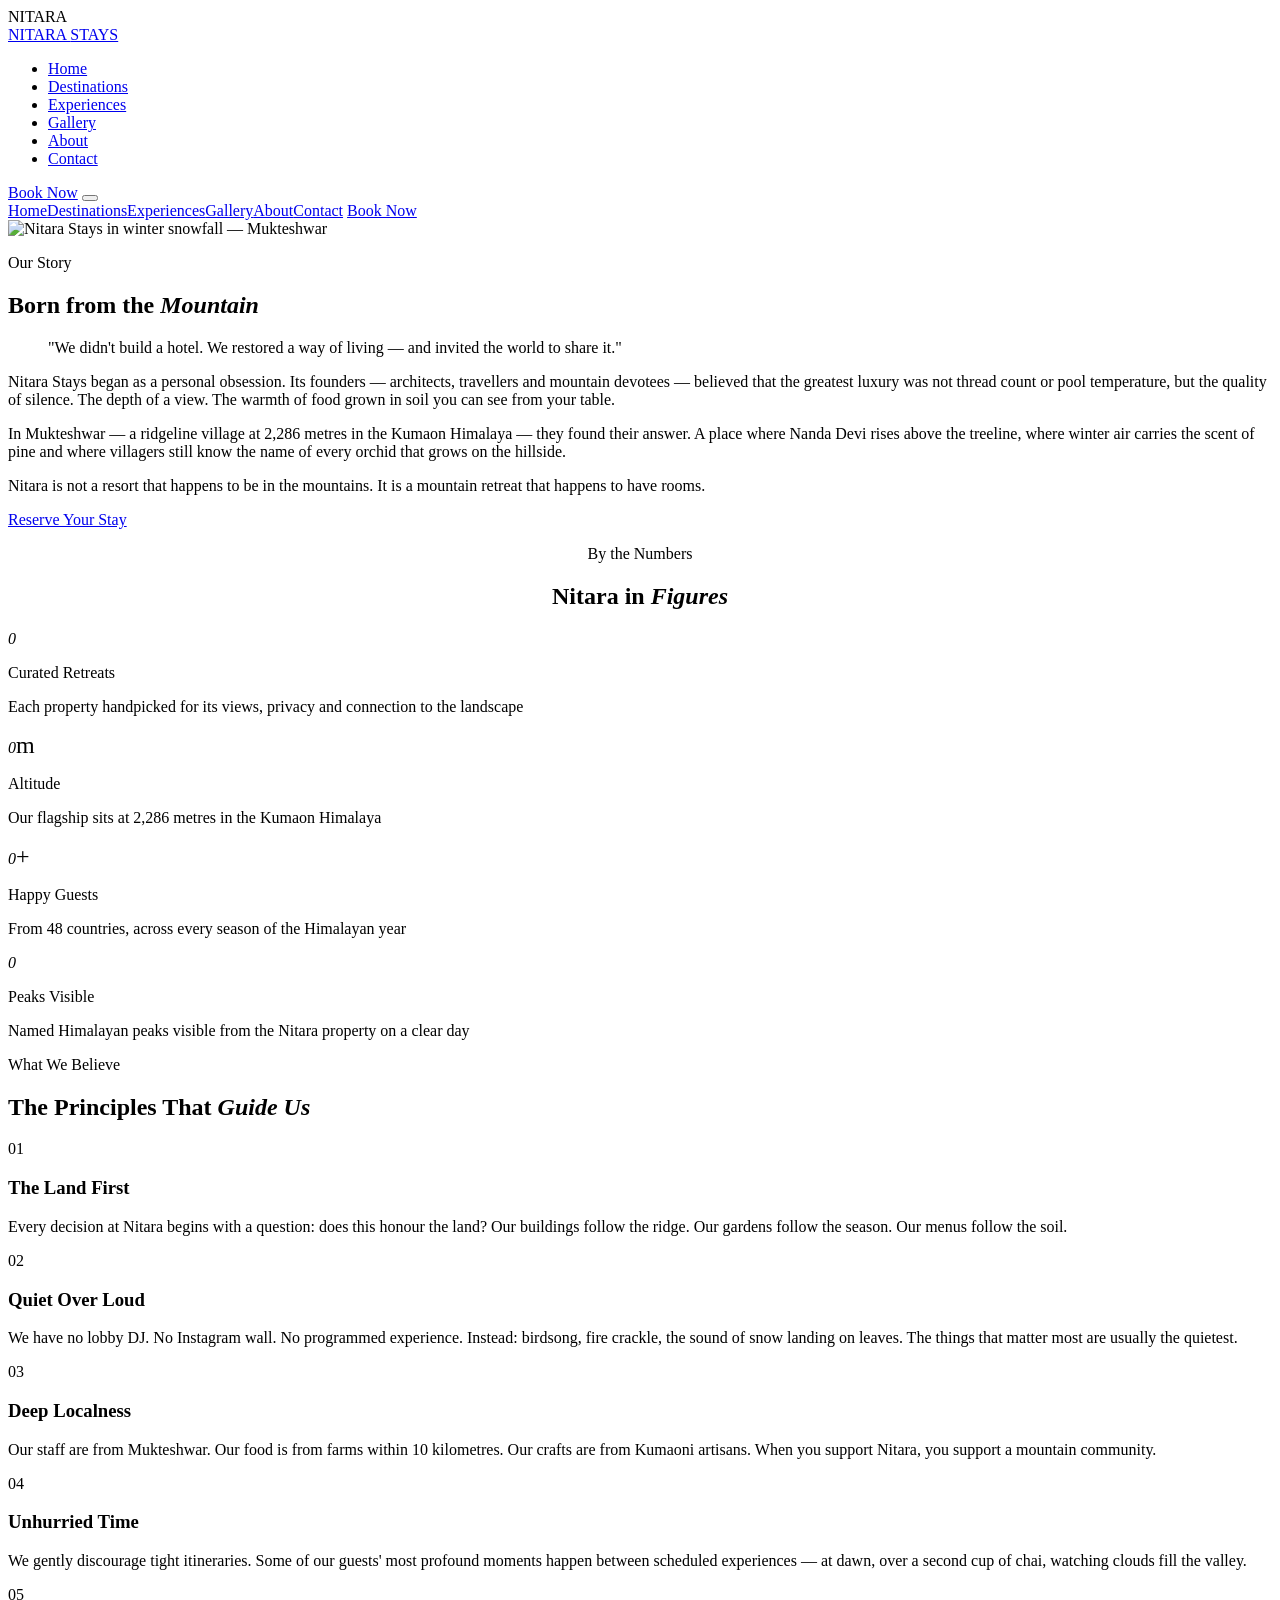
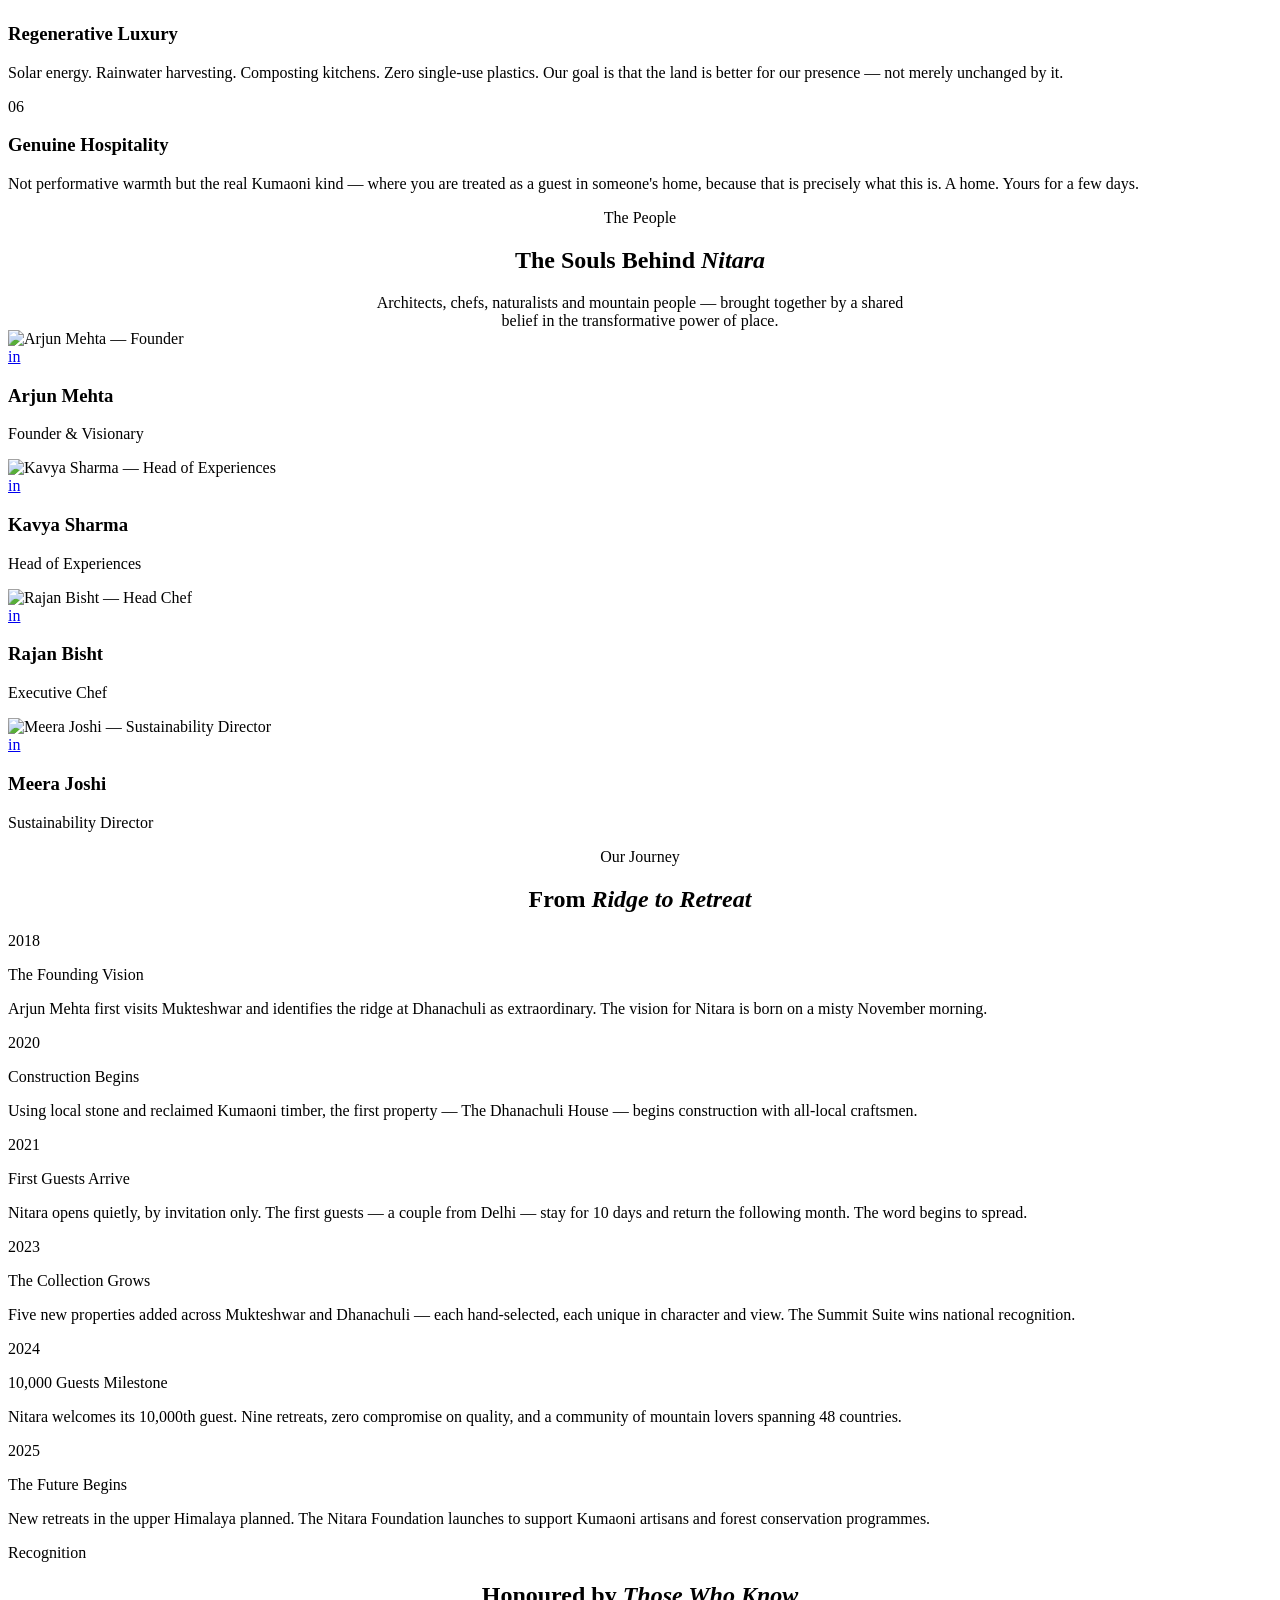
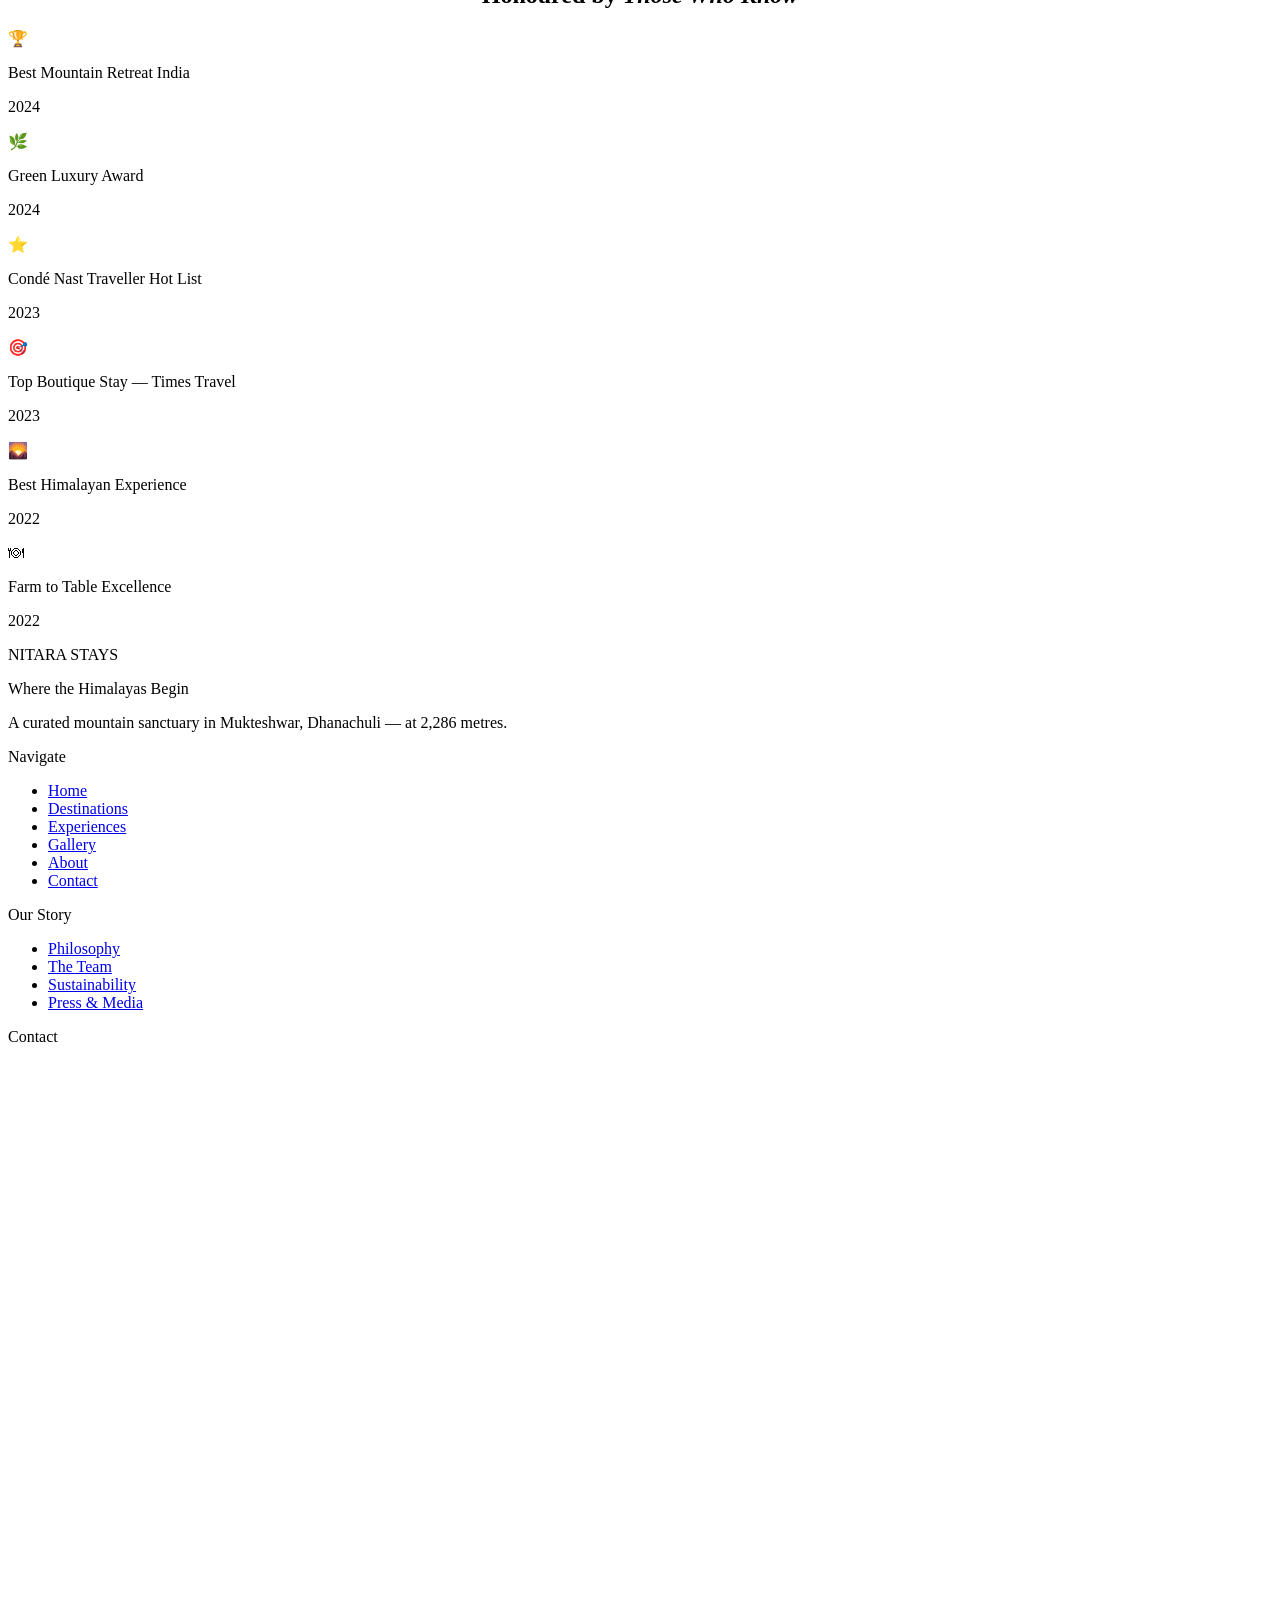
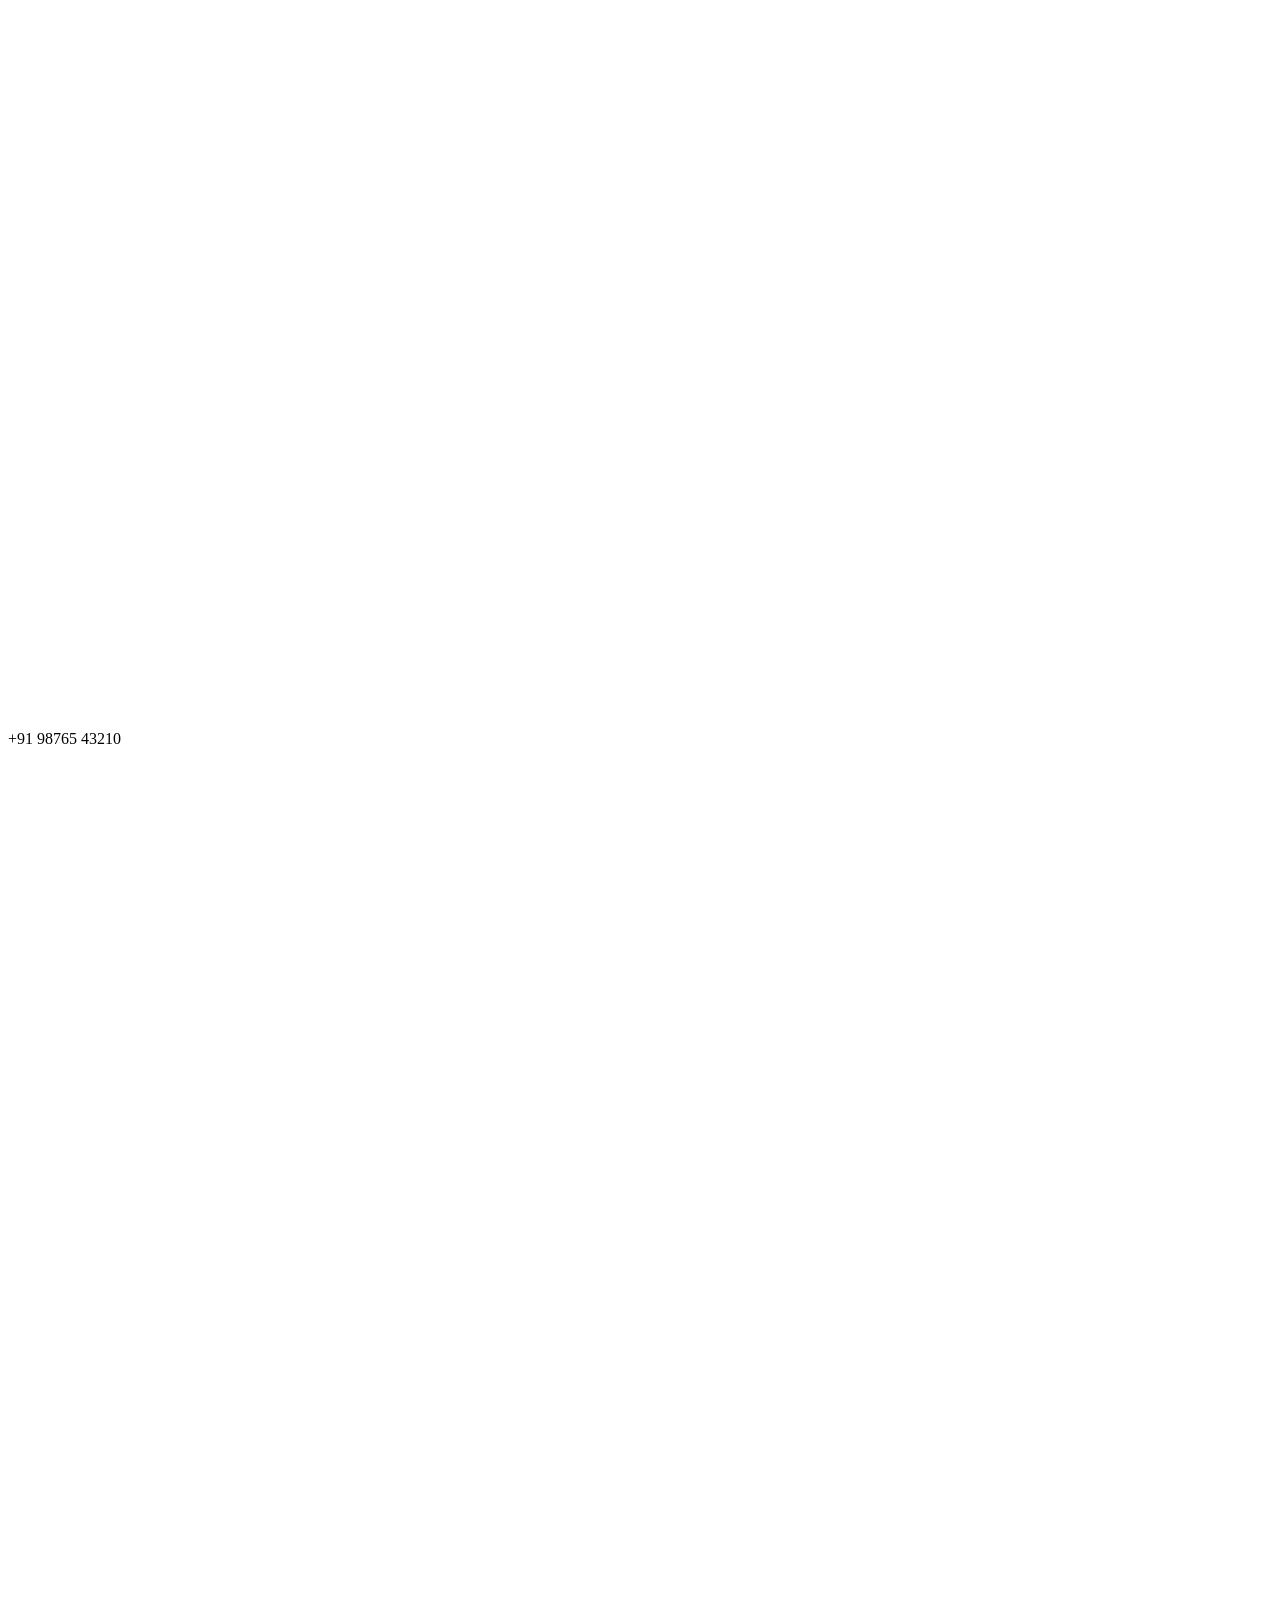
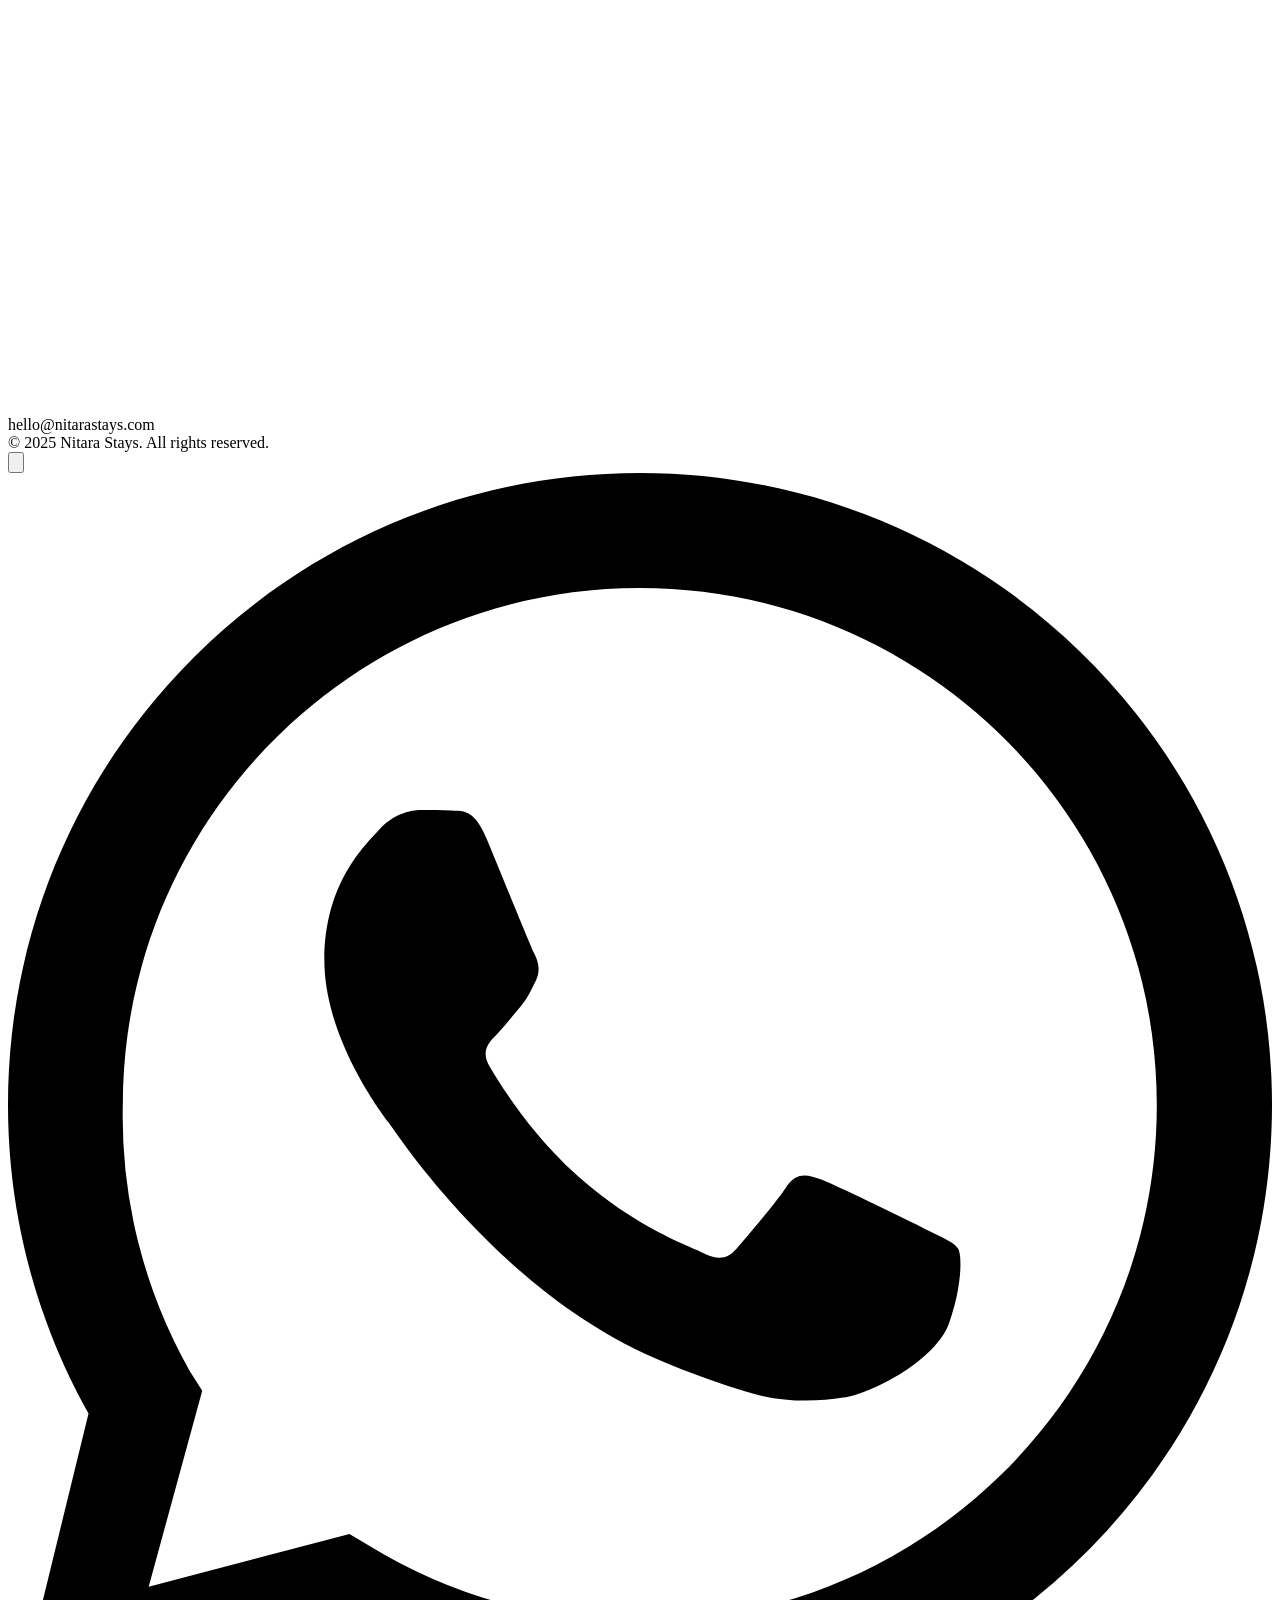
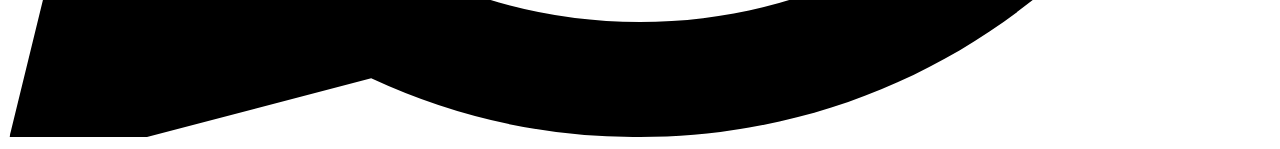
==== about.html @ b21b71f3 "Add files via upload" ====
<!DOCTYPE html>
<html lang="en">
<head>
  <meta charset="UTF-8" />
  <meta name="viewport" content="width=device-width, initial-scale=1.0" />
  <title>Our Story — Nitara Stays | Luxury Mountain Retreat</title>
  <meta name="description" content="The story of Nitara Stays — a curated mountain sanctuary in Mukteshwar built on the philosophy of quiet luxury, sustainable living and Kumaoni hospitality." />
  <meta property="og:title" content="Our Story — Nitara Stays" />
  <meta property="og:image" content="https://www.genspark.ai/api/files/s/9dBT4k1w" />
  <link rel="stylesheet" href="css/global.css" />
  <link rel="stylesheet" href="css/about.css" />
</head>
<body>
<div id="page-loader"><div class="loader-inner"><div class="loader-logo">NITARA</div><div class="loader-bar"></div></div></div>

<nav id="navbar" class="solid" aria-label="Main navigation">
  <a href="index.html" class="nav-logo">NITARA <span>STAYS</span></a>
  <ul class="nav-links">
    <li><a href="index.html">Home</a></li>
    <li><a href="destinations.html">Destinations</a></li>
    <li><a href="experiences.html">Experiences</a></li>
    <li><a href="gallery.html">Gallery</a></li>
    <li><a href="about.html">About</a></li>
    <li><a href="contact.html">Contact</a></li>
  </ul>
  <a href="booking.html" class="nav-cta">Book Now</a>
  <button id="nav-hamburger" class="nav-hamburger" aria-label="Open menu"><span></span><span></span><span></span></button>
</nav>
<div id="nav-mobile-panel" class="nav-mobile-panel">
  <a href="index.html">Home</a><a href="destinations.html">Destinations</a><a href="experiences.html">Experiences</a><a href="gallery.html">Gallery</a><a href="about.html">About</a><a href="contact.html">Contact</a>
  <a href="booking.html" class="mobile-cta">Book Now</a>
</div>
<div id="nav-overlay" class="nav-overlay"></div>

<!-- ─── SPLIT INTRO ─── -->
<section class="about-split" aria-label="Brand story">
  <div class="about-split-img">
    <img src="https://www.genspark.ai/api/files/s/9dBT4k1w" alt="Nitara Stays in winter snowfall — Mukteshwar" />
  </div>
  <div class="about-split-content">
    <p class="section-label" style="color:var(--gold)">Our Story</p>
    <h1 class="section-title" style="color:var(--white)">Born from the <em style="color:var(--gold-light)">Mountain</em></h1>
    <div class="section-divider"></div>
    <blockquote class="about-brand-quote">"We didn't build a hotel. We restored a way of living — and invited the world to share it."</blockquote>
    <p class="about-story-text">Nitara Stays began as a personal obsession. Its founders — architects, travellers and mountain devotees — believed that the greatest luxury was not thread count or pool temperature, but the quality of silence. The depth of a view. The warmth of food grown in soil you can see from your table.</p>
    <p class="about-story-text">In Mukteshwar — a ridgeline village at 2,286 metres in the Kumaon Himalaya — they found their answer. A place where Nanda Devi rises above the treeline, where winter air carries the scent of pine and where villagers still know the name of every orchid that grows on the hillside.</p>
    <p class="about-story-text">Nitara is not a resort that happens to be in the mountains. It is a mountain retreat that happens to have rooms.</p>
    <a href="booking.html" class="btn-gold" style="margin-top:8px;">Reserve Your Stay</a>
  </div>
</section>

<!-- ─── STATS ─── -->
<section class="stats-section" aria-labelledby="stats-heading">
  <div style="text-align:center; max-width:560px; margin:0 auto;">
    <p class="section-label">By the Numbers</p>
    <h2 class="section-title reveal" id="stats-heading">Nitara in <em>Figures</em></h2>
    <div class="section-divider" style="margin:16px auto;"></div>
  </div>
  <div class="stats-grid" role="list">
    <div class="stat-card reveal" role="listitem">
      <p class="stat-number" data-target="9"><em>0</em></p>
      <p class="stat-label">Curated Retreats</p>
      <p class="stat-desc">Each property handpicked for its views, privacy and connection to the landscape</p>
    </div>
    <div class="stat-card reveal reveal-delay-1" role="listitem">
      <p class="stat-number" data-target="2286"><em>0</em><span style="font-size:1.5rem; color:var(--taupe)">m</span></p>
      <p class="stat-label">Altitude</p>
      <p class="stat-desc">Our flagship sits at 2,286 metres in the Kumaon Himalaya</p>
    </div>
    <div class="stat-card reveal reveal-delay-2" role="listitem">
      <p class="stat-number" data-target="10000"><em>0</em><span style="font-size:1.5rem;color:var(--taupe)">+</span></p>
      <p class="stat-label">Happy Guests</p>
      <p class="stat-desc">From 48 countries, across every season of the Himalayan year</p>
    </div>
    <div class="stat-card reveal reveal-delay-3" role="listitem">
      <p class="stat-number" data-target="12"><em>0</em></p>
      <p class="stat-label">Peaks Visible</p>
      <p class="stat-desc">Named Himalayan peaks visible from the Nitara property on a clear day</p>
    </div>
  </div>
</section>

<!-- ─── VALUES ─── -->
<section class="about-values-section" aria-labelledby="values-heading">
  <div style="max-width:560px;">
    <p class="section-label" style="color:var(--gold)">What We Believe</p>
    <h2 class="section-title reveal" id="values-heading" style="color:var(--white)">The Principles That <em style="color:var(--gold-light)">Guide Us</em></h2>
    <div class="section-divider"></div>
  </div>
  <div class="about-values-grid" role="list">
    <div class="about-value-card reveal" role="listitem">
      <p class="about-value-num">01</p>
      <h3 class="about-value-title">The Land First</h3>
      <p class="about-value-desc">Every decision at Nitara begins with a question: does this honour the land? Our buildings follow the ridge. Our gardens follow the season. Our menus follow the soil.</p>
    </div>
    <div class="about-value-card reveal reveal-delay-1" role="listitem">
      <p class="about-value-num">02</p>
      <h3 class="about-value-title">Quiet Over Loud</h3>
      <p class="about-value-desc">We have no lobby DJ. No Instagram wall. No programmed experience. Instead: birdsong, fire crackle, the sound of snow landing on leaves. The things that matter most are usually the quietest.</p>
    </div>
    <div class="about-value-card reveal reveal-delay-2" role="listitem">
      <p class="about-value-num">03</p>
      <h3 class="about-value-title">Deep Localness</h3>
      <p class="about-value-desc">Our staff are from Mukteshwar. Our food is from farms within 10 kilometres. Our crafts are from Kumaoni artisans. When you support Nitara, you support a mountain community.</p>
    </div>
    <div class="about-value-card reveal reveal-delay-1" role="listitem">
      <p class="about-value-num">04</p>
      <h3 class="about-value-title">Unhurried Time</h3>
      <p class="about-value-desc">We gently discourage tight itineraries. Some of our guests' most profound moments happen between scheduled experiences — at dawn, over a second cup of chai, watching clouds fill the valley.</p>
    </div>
    <div class="about-value-card reveal reveal-delay-2" role="listitem">
      <p class="about-value-num">05</p>
      <h3 class="about-value-title">Regenerative Luxury</h3>
      <p class="about-value-desc">Solar energy. Rainwater harvesting. Composting kitchens. Zero single-use plastics. Our goal is that the land is better for our presence — not merely unchanged by it.</p>
    </div>
    <div class="about-value-card reveal reveal-delay-3" role="listitem">
      <p class="about-value-num">06</p>
      <h3 class="about-value-title">Genuine Hospitality</h3>
      <p class="about-value-desc">Not performative warmth but the real Kumaoni kind — where you are treated as a guest in someone's home, because that is precisely what this is. A home. Yours for a few days.</p>
    </div>
  </div>
</section>

<!-- ─── TEAM ─── -->
<section class="team-section" aria-labelledby="team-heading">
  <div style="text-align:center; max-width:560px; margin:0 auto;">
    <p class="section-label">The People</p>
    <h2 class="section-title reveal" id="team-heading">The Souls Behind <em>Nitara</em></h2>
    <div class="section-divider" style="margin:16px auto;"></div>
    <p class="section-subtitle" style="text-align:center; margin:0 auto;">Architects, chefs, naturalists and mountain people — brought together by a shared belief in the transformative power of place.</p>
  </div>
  <div class="team-grid" role="list">
    <article class="team-card reveal" role="listitem">
      <div class="team-card-img">
        <img src="https://www.genspark.ai/api/files/s/BzrQBgzk" alt="Arjun Mehta — Founder" loading="lazy" />
        <div class="team-card-overlay">
          <a href="#" class="team-linkedin" aria-label="Arjun Mehta LinkedIn">in</a>
        </div>
      </div>
      <h3 class="team-name">Arjun Mehta</h3>
      <p class="team-designation">Founder & Visionary</p>
    </article>
    <article class="team-card reveal reveal-delay-1" role="listitem">
      <div class="team-card-img">
        <img src="https://www.genspark.ai/api/files/s/k6ltd7CC" alt="Kavya Sharma — Head of Experiences" loading="lazy" />
        <div class="team-card-overlay">
          <a href="#" class="team-linkedin" aria-label="Kavya Sharma LinkedIn">in</a>
        </div>
      </div>
      <h3 class="team-name">Kavya Sharma</h3>
      <p class="team-designation">Head of Experiences</p>
    </article>
    <article class="team-card reveal reveal-delay-2" role="listitem">
      <div class="team-card-img">
        <img src="https://www.genspark.ai/api/files/s/aIdMy56z" alt="Rajan Bisht — Head Chef" loading="lazy" />
        <div class="team-card-overlay">
          <a href="#" class="team-linkedin" aria-label="Rajan Bisht LinkedIn">in</a>
        </div>
      </div>
      <h3 class="team-name">Rajan Bisht</h3>
      <p class="team-designation">Executive Chef</p>
    </article>
    <article class="team-card reveal reveal-delay-3" role="listitem">
      <div class="team-card-img">
        <img src="https://www.genspark.ai/api/files/s/3WTkihgw" alt="Meera Joshi — Sustainability Director" loading="lazy" />
        <div class="team-card-overlay">
          <a href="#" class="team-linkedin" aria-label="Meera Joshi LinkedIn">in</a>
        </div>
      </div>
      <h3 class="team-name">Meera Joshi</h3>
      <p class="team-designation">Sustainability Director</p>
    </article>
  </div>
</section>

<!-- ─── TIMELINE ─── -->
<section class="timeline-section" aria-labelledby="timeline-heading">
  <div style="text-align:center; max-width:560px; margin:0 auto;">
    <p class="section-label">Our Journey</p>
    <h2 class="section-title reveal" id="timeline-heading">From <em>Ridge to Retreat</em></h2>
    <div class="section-divider" style="margin:16px auto;"></div>
  </div>
  <div class="timeline" role="list">
    <div class="timeline-item reveal" role="listitem">
      <div class="timeline-left">
        <p class="timeline-year">2018</p>
        <p class="timeline-event">The Founding Vision</p>
        <p class="timeline-detail">Arjun Mehta first visits Mukteshwar and identifies the ridge at Dhanachuli as extraordinary. The vision for Nitara is born on a misty November morning.</p>
      </div>
      <div class="timeline-center"><div class="timeline-dot"></div></div>
      <div class="timeline-right"></div>
    </div>
    <div class="timeline-item reveal reveal-delay-1" role="listitem">
      <div class="timeline-left"></div>
      <div class="timeline-center"><div class="timeline-dot"></div></div>
      <div class="timeline-right">
        <p class="timeline-year">2020</p>
        <p class="timeline-event">Construction Begins</p>
        <p class="timeline-detail">Using local stone and reclaimed Kumaoni timber, the first property — The Dhanachuli House — begins construction with all-local craftsmen.</p>
      </div>
    </div>
    <div class="timeline-item reveal" role="listitem">
      <div class="timeline-left">
        <p class="timeline-year">2021</p>
        <p class="timeline-event">First Guests Arrive</p>
        <p class="timeline-detail">Nitara opens quietly, by invitation only. The first guests — a couple from Delhi — stay for 10 days and return the following month. The word begins to spread.</p>
      </div>
      <div class="timeline-center"><div class="timeline-dot"></div></div>
      <div class="timeline-right"></div>
    </div>
    <div class="timeline-item reveal reveal-delay-1" role="listitem">
      <div class="timeline-left"></div>
      <div class="timeline-center"><div class="timeline-dot"></div></div>
      <div class="timeline-right">
        <p class="timeline-year">2023</p>
        <p class="timeline-event">The Collection Grows</p>
        <p class="timeline-detail">Five new properties added across Mukteshwar and Dhanachuli — each hand-selected, each unique in character and view. The Summit Suite wins national recognition.</p>
      </div>
    </div>
    <div class="timeline-item reveal" role="listitem">
      <div class="timeline-left">
        <p class="timeline-year">2024</p>
        <p class="timeline-event">10,000 Guests Milestone</p>
        <p class="timeline-detail">Nitara welcomes its 10,000th guest. Nine retreats, zero compromise on quality, and a community of mountain lovers spanning 48 countries.</p>
      </div>
      <div class="timeline-center"><div class="timeline-dot"></div></div>
      <div class="timeline-right"></div>
    </div>
    <div class="timeline-item reveal reveal-delay-1" role="listitem">
      <div class="timeline-left"></div>
      <div class="timeline-center"><div class="timeline-dot"></div></div>
      <div class="timeline-right">
        <p class="timeline-year">2025</p>
        <p class="timeline-event">The Future Begins</p>
        <p class="timeline-detail">New retreats in the upper Himalaya planned. The Nitara Foundation launches to support Kumaoni artisans and forest conservation programmes.</p>
      </div>
    </div>
  </div>
</section>

<!-- ─── AWARDS ─── -->
<section class="awards-section" aria-labelledby="awards-heading">
  <p class="section-label" style="color:var(--gold)">Recognition</p>
  <h2 class="section-title reveal" id="awards-heading" style="color:var(--white); text-align:center;">Honoured by <em style="color:var(--gold-light)">Those Who Know</em></h2>
  <div class="gold-line-center"></div>
  <div class="awards-grid" role="list">
    <div class="award-item reveal" role="listitem"><div class="award-icon">🏆</div><p class="award-name">Best Mountain Retreat India</p><p class="award-year">2024</p></div>
    <div class="award-item reveal reveal-delay-1" role="listitem"><div class="award-icon">🌿</div><p class="award-name">Green Luxury Award</p><p class="award-year">2024</p></div>
    <div class="award-item reveal reveal-delay-2" role="listitem"><div class="award-icon">⭐</div><p class="award-name">Condé Nast Traveller Hot List</p><p class="award-year">2023</p></div>
    <div class="award-item reveal reveal-delay-3" role="listitem"><div class="award-icon">🎯</div><p class="award-name">Top Boutique Stay — Times Travel</p><p class="award-year">2023</p></div>
    <div class="award-item reveal" role="listitem"><div class="award-icon">🌄</div><p class="award-name">Best Himalayan Experience</p><p class="award-year">2022</p></div>
    <div class="award-item reveal reveal-delay-1" role="listitem"><div class="award-icon">🍽</div><p class="award-name">Farm to Table Excellence</p><p class="award-year">2022</p></div>
  </div>
</section>

<!-- Footer -->
<footer id="footer" role="contentinfo">
  <div class="footer-top">
    <div class="footer-brand-col">
      <p class="footer-logo">NITARA <span>STAYS</span></p>
      <p class="footer-tagline">Where the Himalayas Begin</p>
      <p class="footer-desc">A curated mountain sanctuary in Mukteshwar, Dhanachuli — at 2,286 metres.</p>
    </div>
    <div class="footer-col"><p class="footer-col-title">Navigate</p><ul><li><a href="index.html">Home</a></li><li><a href="destinations.html">Destinations</a></li><li><a href="experiences.html">Experiences</a></li><li><a href="gallery.html">Gallery</a></li><li><a href="about.html">About</a></li><li><a href="contact.html">Contact</a></li></ul></div>
    <div class="footer-col"><p class="footer-col-title">Our Story</p><ul><li><a href="#">Philosophy</a></li><li><a href="#">The Team</a></li><li><a href="#">Sustainability</a></li><li><a href="#">Press & Media</a></li></ul></div>
    <div class="footer-col"><p class="footer-col-title">Contact</p><div class="footer-contact-item"><svg viewBox="0 0 24 24" fill="none" stroke-width="1.5"><path d="M22 16.92v3a2 2 0 01-2.18 2 19.79 19.79 0 01-8.63-3.07 19.5 19.5 0 01-6-6 19.79 19.79 0 01-3.07-8.67A2 2 0 014.11 2h3a2 2 0 012 1.72c.127.96.361 1.903.7 2.81a2 2 0 01-.45 2.11L8.09 9.91a16 16 0 006 6l1.27-1.27a2 2 0 012.11-.45c.907.339 1.85.573 2.81.7A2 2 0 0122 16.92z"/></svg><span>+91 98765 43210</span></div><div class="footer-contact-item"><svg viewBox="0 0 24 24" fill="none" stroke-width="1.5"><path d="M4 4h16c1.1 0 2 .9 2 2v12c0 1.1-.9 2-2 2H4c-1.1 0-2-.9-2-2V6c0-1.1.9-2 2-2z"/><polyline points="22,6 12,13 2,6"/></svg><span>hello@nitarastays.com</span></div></div>
  </div>
  <div class="footer-bottom"><span>© 2025 Nitara Stays. All rights reserved.</span><a href="admin.html" style="color:rgba(255,255,255,0.3)">Admin</a></div>
</footer>

<button id="scroll-top" aria-label="Scroll to top"><svg viewBox="0 0 24 24" fill="none" stroke-width="1.5"><polyline points="18 15 12 9 6 15"/></svg></button>
<a href="https://wa.me/919876543210" id="whatsapp-float" target="_blank" rel="noopener" aria-label="WhatsApp"><svg viewBox="0 0 24 24"><path d="M17.472 14.382c-.297-.149-1.758-.867-2.03-.967-.273-.099-.471-.148-.67.15-.197.297-.767.966-.94 1.164-.173.199-.347.223-.644.075-.297-.15-1.255-.463-2.39-1.475-.883-.788-1.48-1.761-1.653-2.059-.173-.297-.018-.458.13-.606.134-.133.298-.347.446-.52.149-.174.198-.298.298-.497.099-.198.05-.371-.025-.52-.075-.149-.669-1.612-.916-2.207-.242-.579-.487-.5-.669-.51-.173-.008-.371-.01-.57-.01-.198 0-.52.074-.792.372-.272.297-1.04 1.016-1.04 2.479 0 1.462 1.065 2.875 1.213 3.074.149.198 2.096 3.2 5.077 4.487.709.306 1.262.489 1.694.625.712.227 1.36.195 1.871.118.571-.085 1.758-.719 2.006-1.413.248-.694.248-1.289.173-1.413-.074-.124-.272-.198-.57-.347z"/><path d="M11.996 0C5.372 0 0 5.373 0 12c0 2.127.558 4.122 1.529 5.857L.057 23.879a.5.5 0 00.611.637l6.228-1.63A11.947 11.947 0 0011.996 24C18.62 24 24 18.627 24 12S18.62 0 11.996 0zm0 21.818a9.822 9.822 0 01-5.145-1.453l-.368-.22-3.812 1 1.017-3.718-.241-.382A9.802 9.802 0 012.18 12c0-5.418 4.399-9.818 9.816-9.818 5.418 0 9.817 4.4 9.817 9.818s-4.399 9.818-9.817 9.818z"/></svg></a>

<script src="https://cdn.jsdelivr.net/npm/@supabase/supabase-js@2/dist/umd/supabase.min.js"></script>
<script src="js/supabase-config.js"></script>
<script src="js/global.js"></script>
<script src="js/about.js"></script>
</body>
</html>
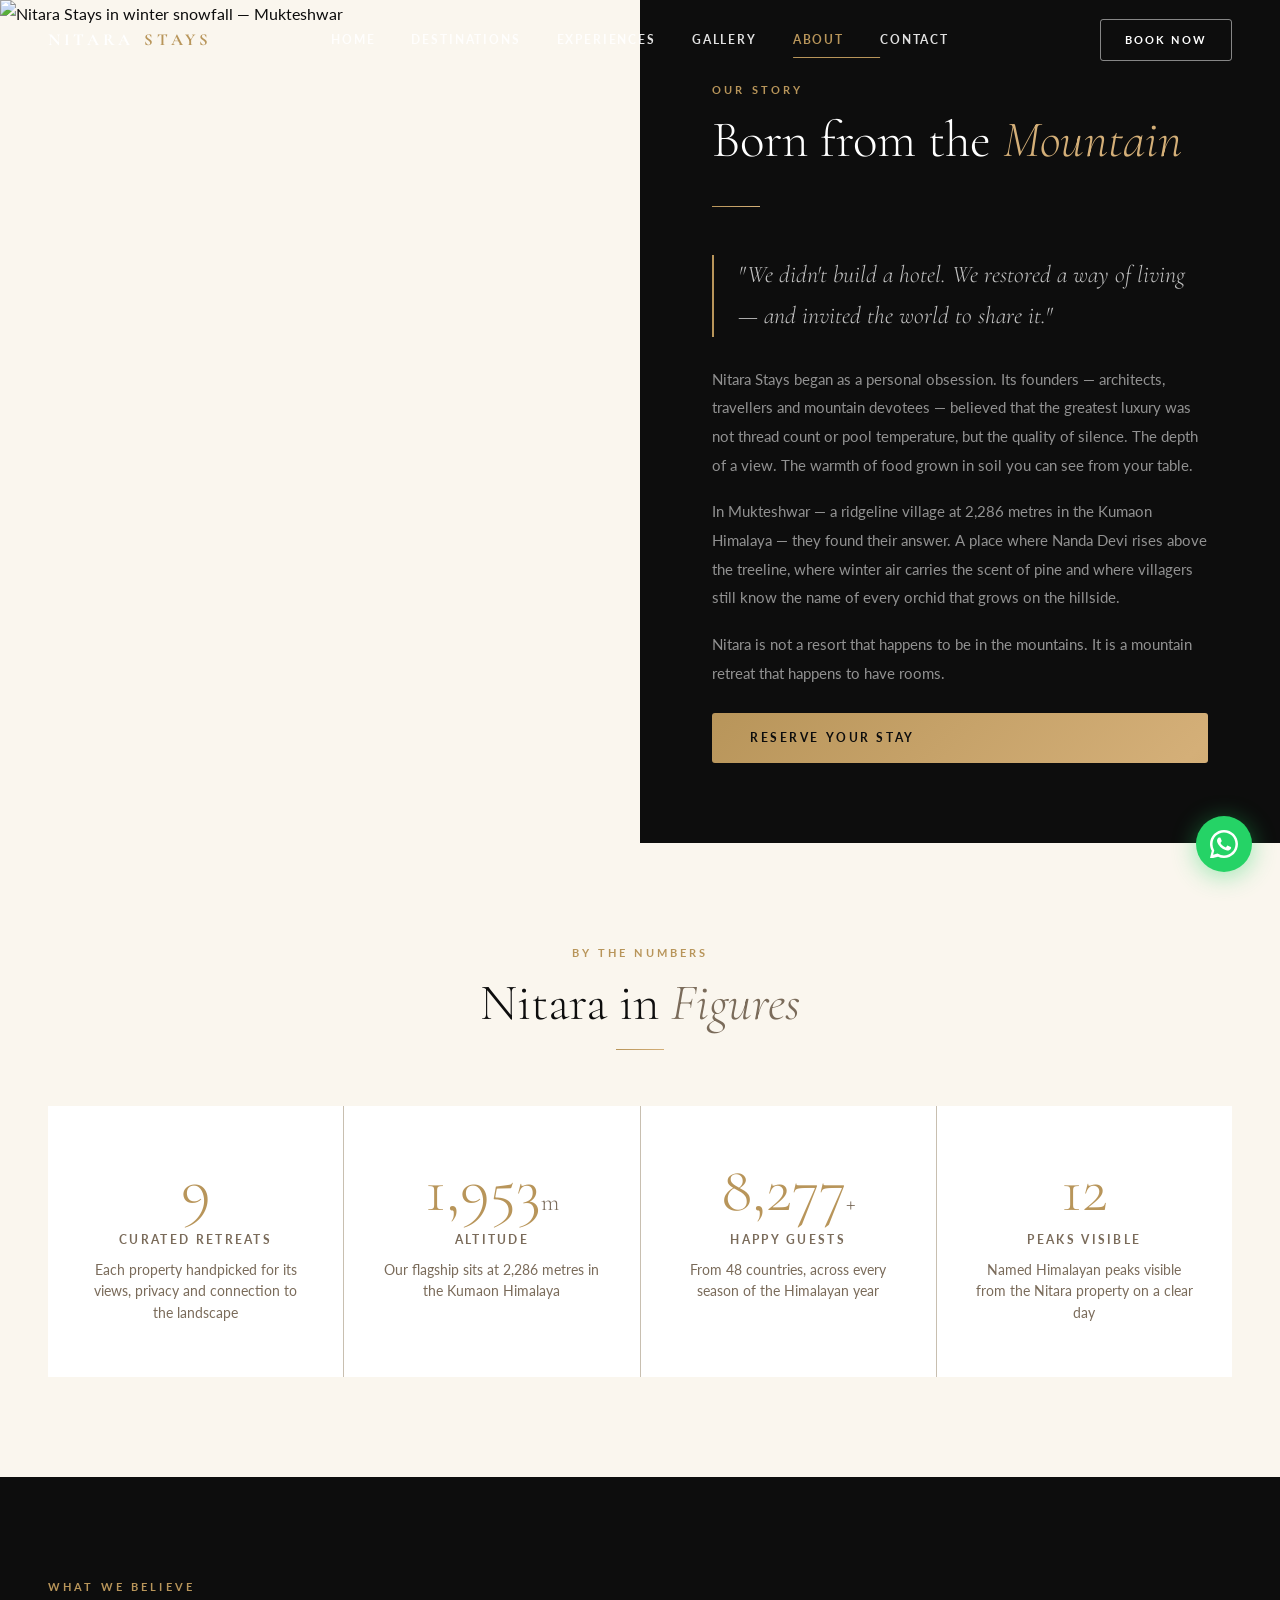
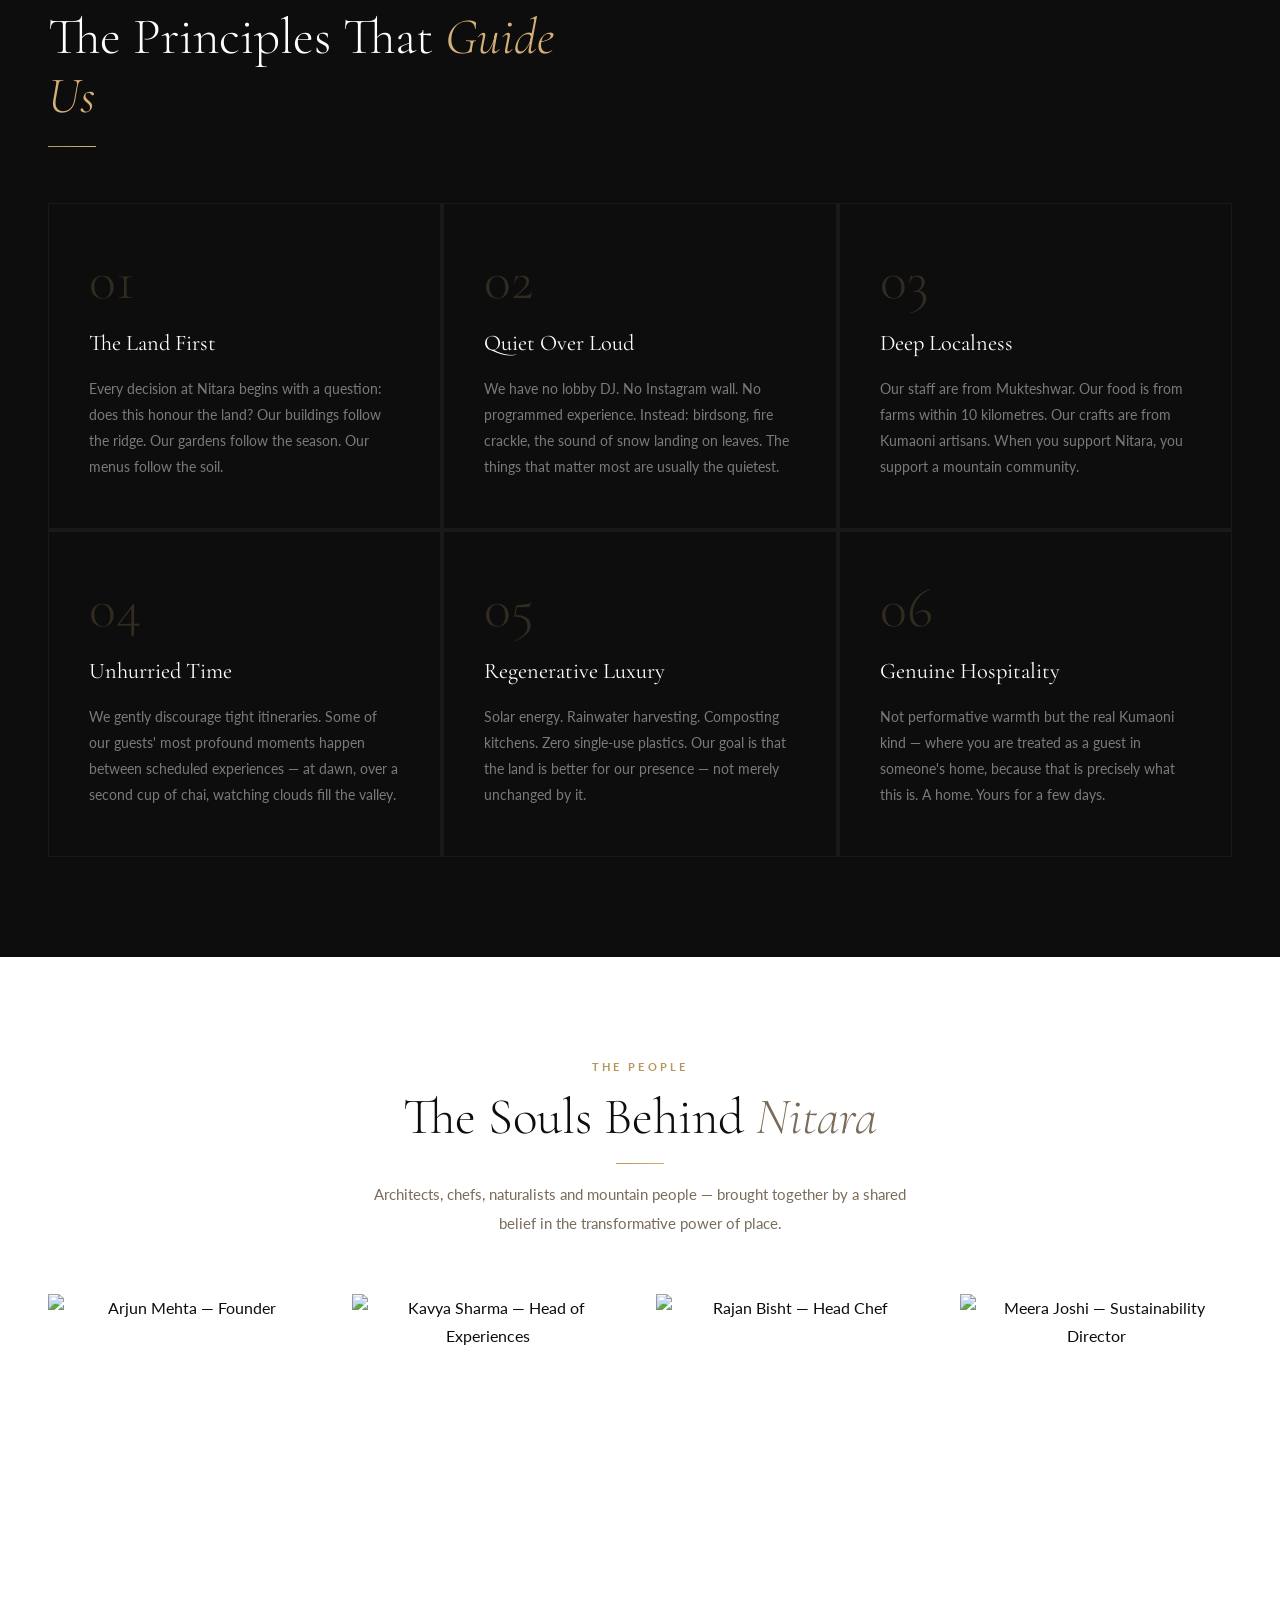
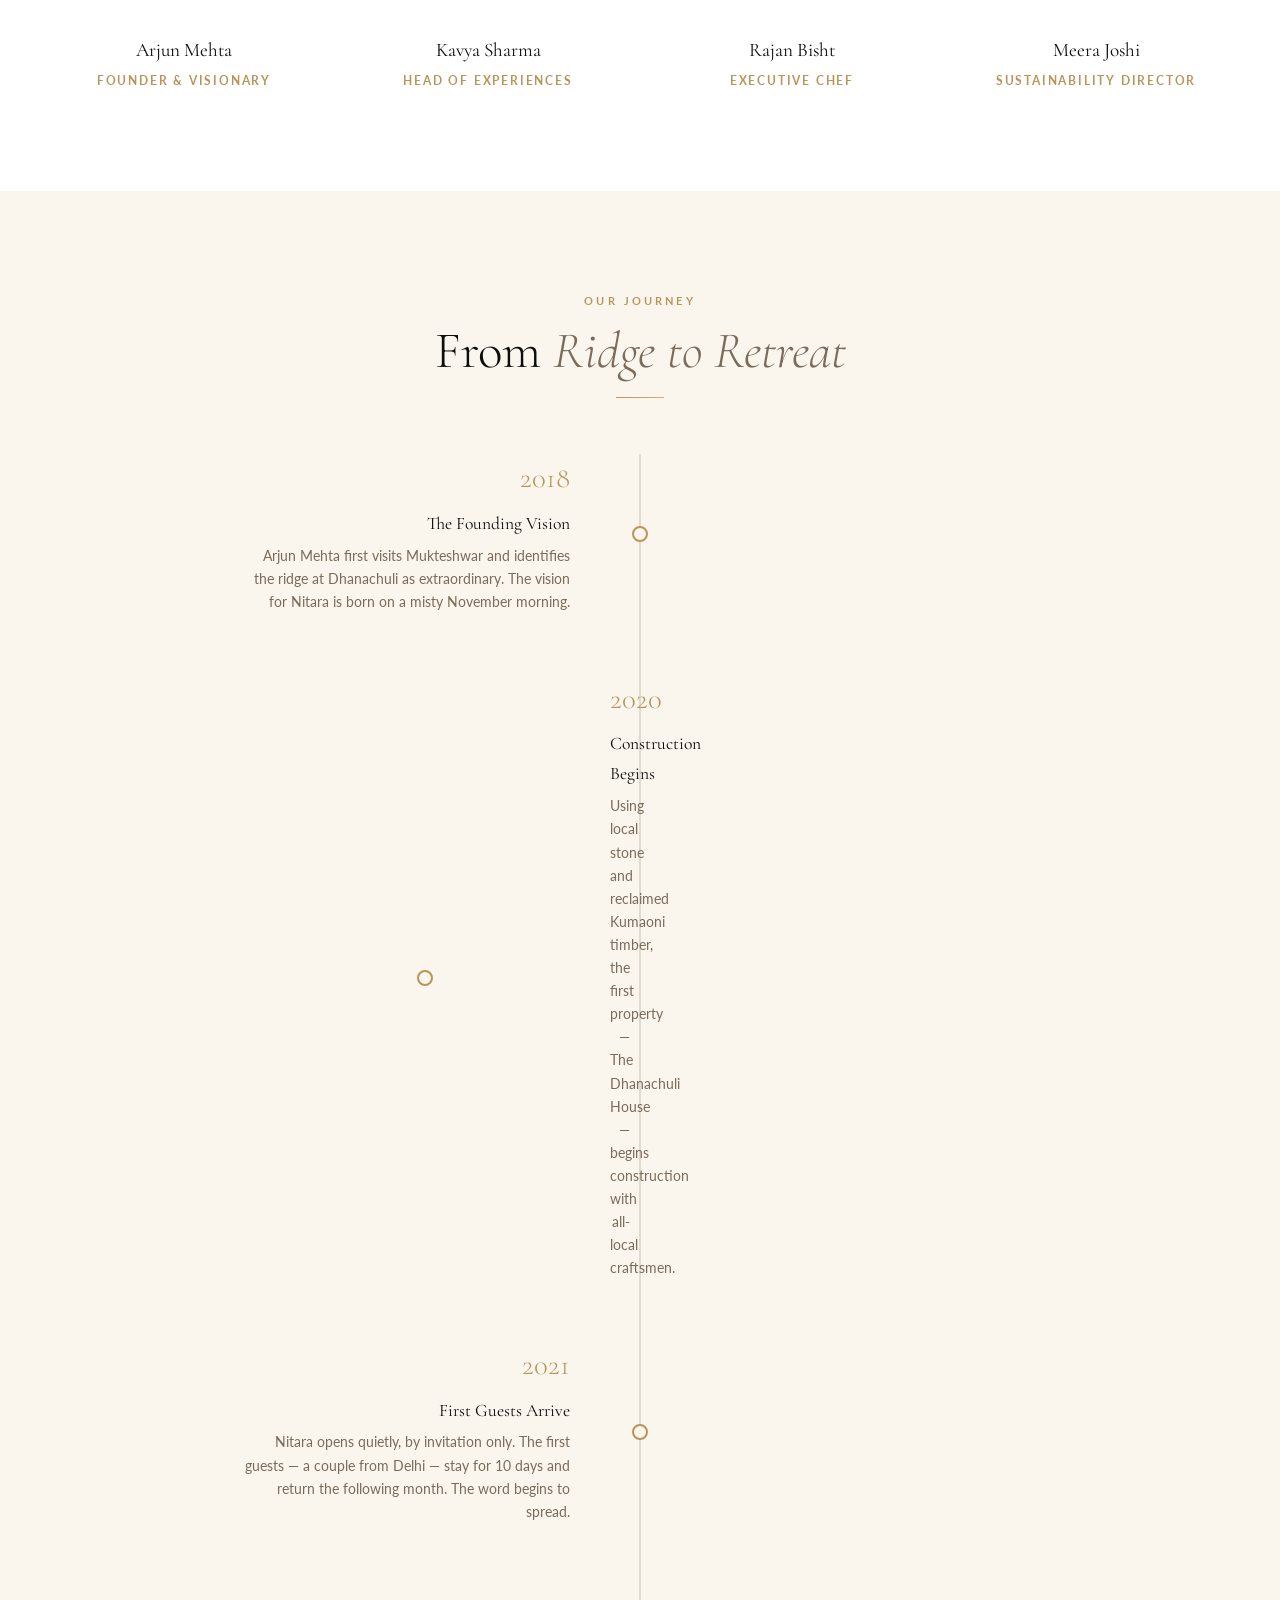
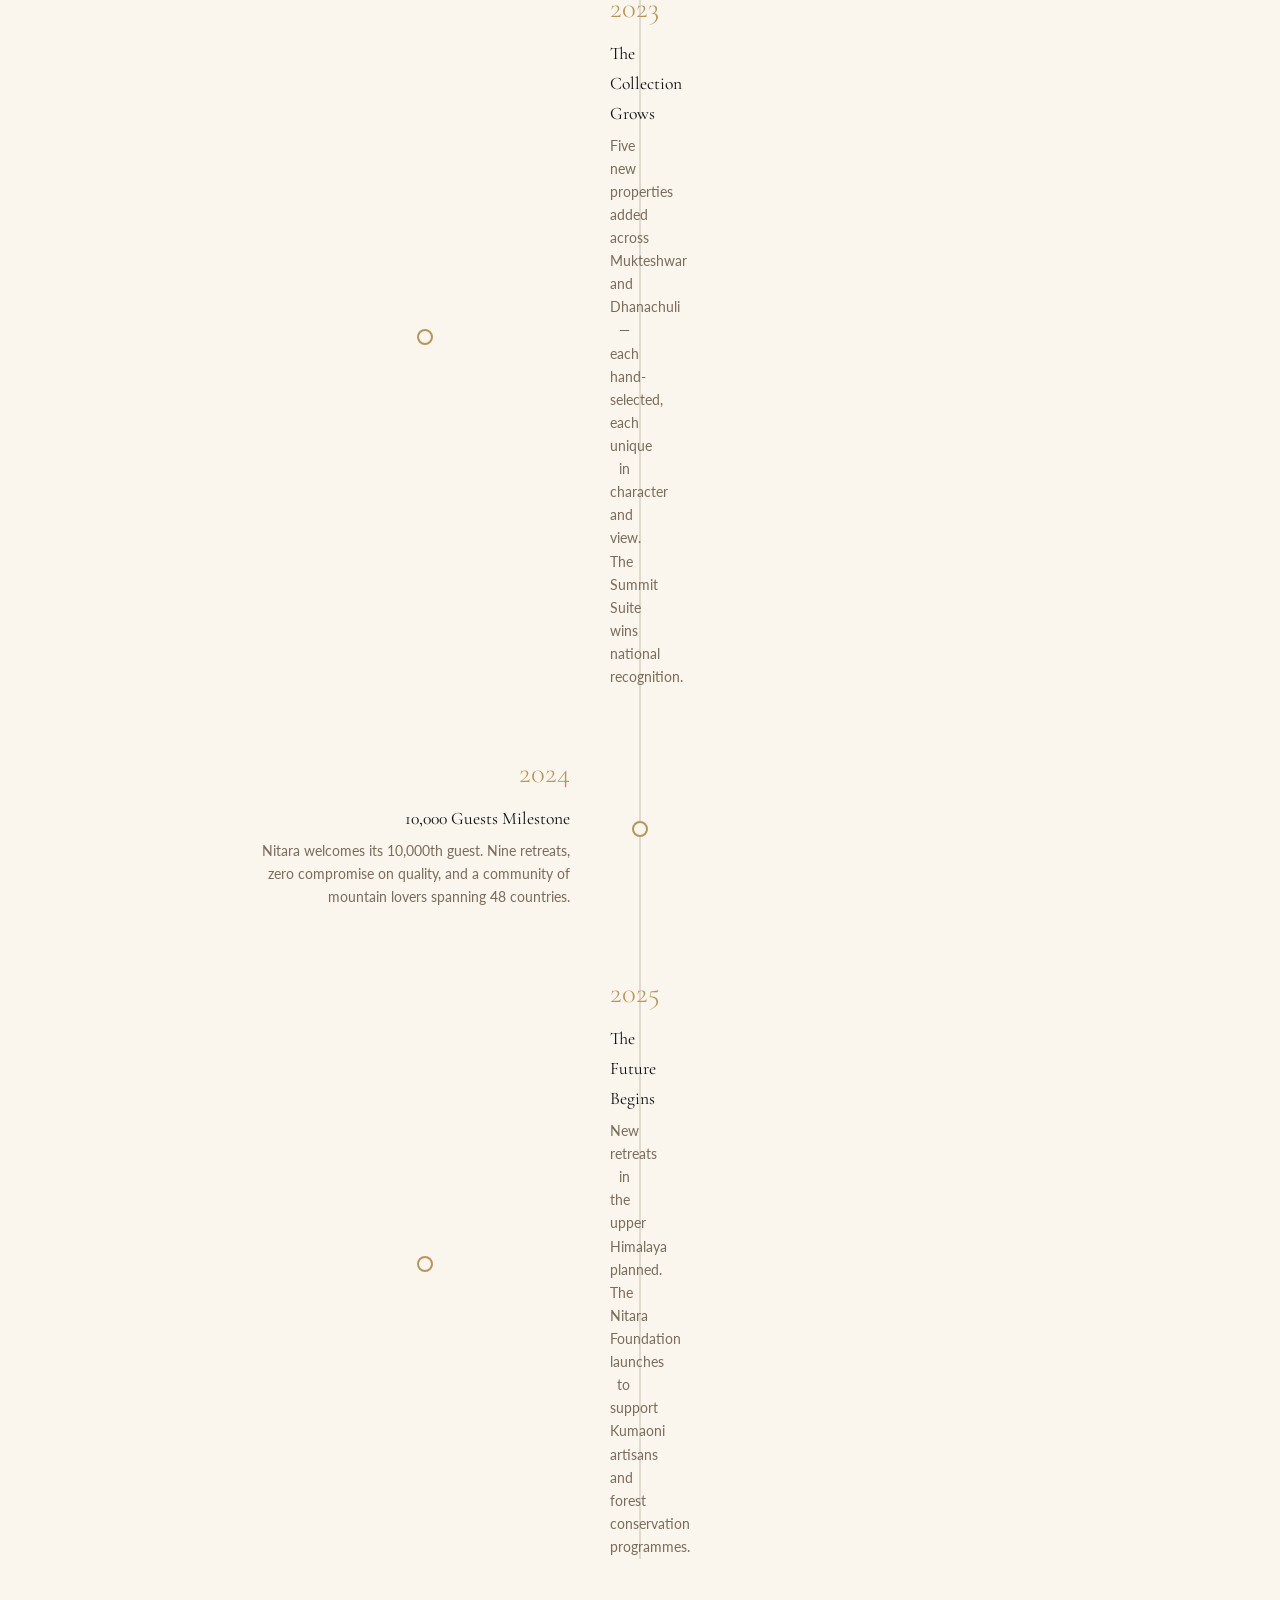
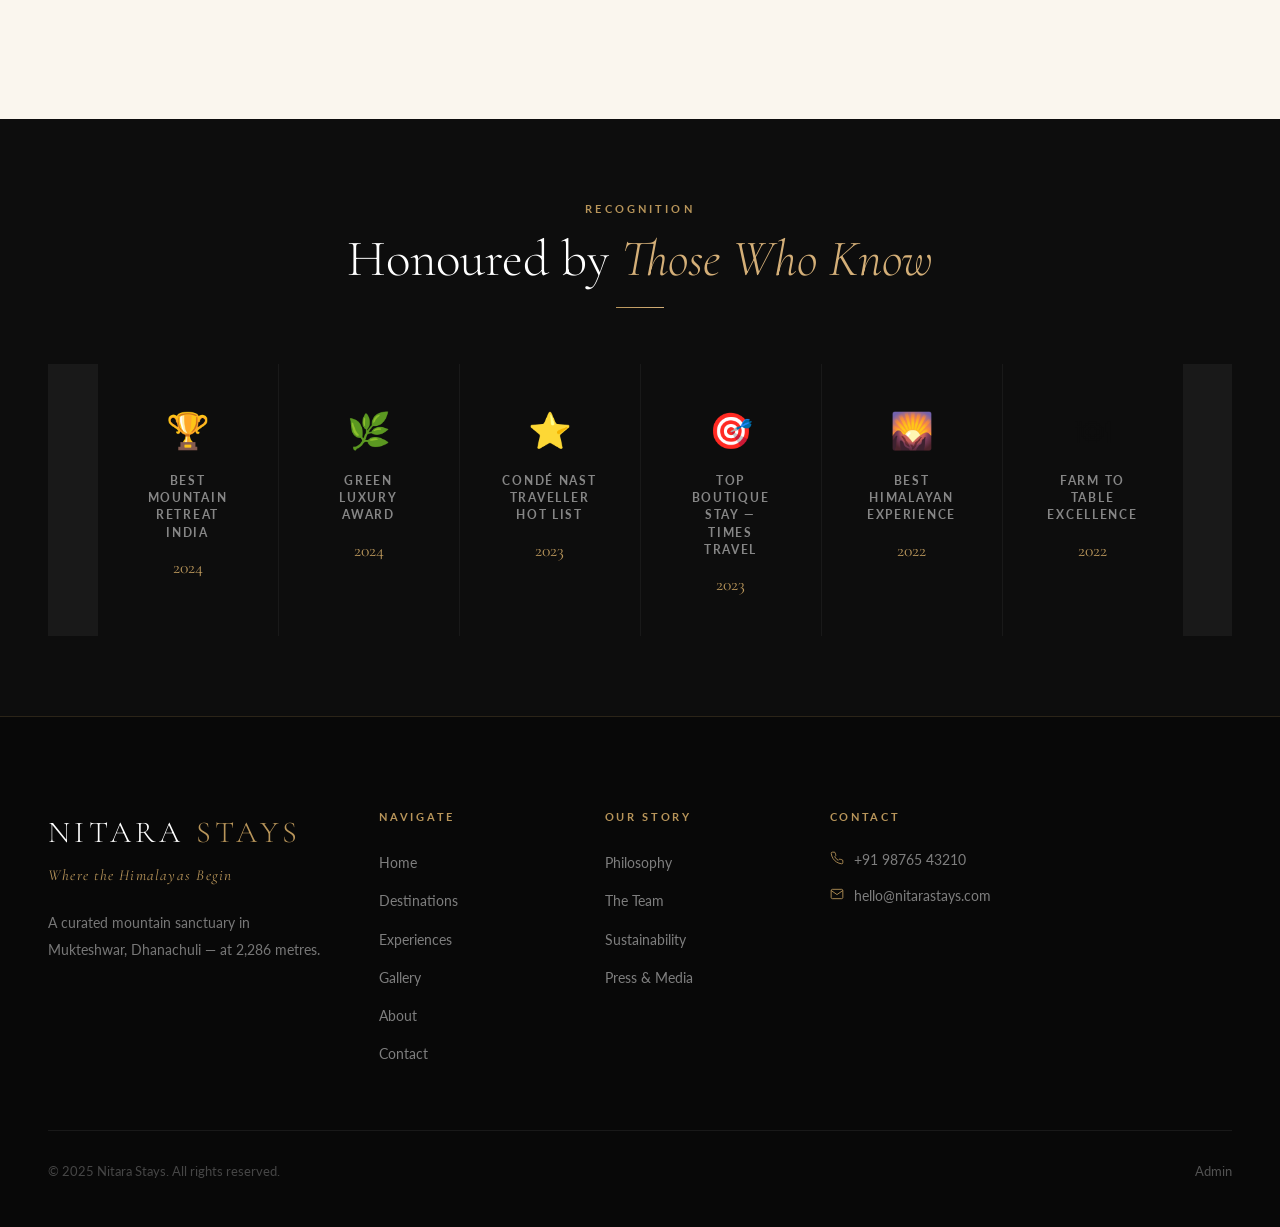
==== commit 1e0a69bd: "Auto: inject nav-upgrade.js into all pages" ====
--- a/about.html
+++ b/about.html
@@ -274,6 +274,7 @@
 <script src="https://cdn.jsdelivr.net/npm/@supabase/supabase-js@2/dist/umd/supabase.min.js"></script>
 <script src="js/supabase-config.js"></script>
 <script src="js/global.js"></script>
+<script src="js/nav-upgrade.js"></script>
 <script src="js/about.js"></script>
 </body>
 </html>
--- a/css/global.css
+++ b/css/global.css
@@ -0,0 +1,678 @@
+/* ============================================================
+   NITARA STAYS — Global CSS (Premium Upgrade)
+   ============================================================ */
+
+@import url('https://fonts.googleapis.com/css2?family=Cormorant+Garamond:ital,wght@0,300;0,400;0,500;0,600;0,700;1,300;1,400;1,500&family=Lato:wght@300;400;700&display=swap');
+
+/* ─── CSS Variables ─── */
+:root {
+  --ivory:        #FAF6EE;
+  --charcoal:     #0D0D0D;
+  --gold:         #B8955A;
+  --gold-light:   #D4AF78;
+  --gold-shimmer: linear-gradient(135deg, #B8955A 0%, #D4AF78 50%, #B8955A 100%);
+  --stone:        #C8BFB0;
+  --taupe:        #7A6B5A;
+  --forest:       #3D5040;
+  --white:        #FFFFFF;
+  --black:        #000000;
+  --overlay:      rgba(10,10,10,0.50);
+  --overlay-dark: rgba(10,10,10,0.78);
+
+  --font-serif: 'Cormorant Garamond', Georgia, serif;
+  --font-sans:  'Lato', Arial, sans-serif;
+
+  --nav-h: 80px;
+  --transition: all 0.4s cubic-bezier(0.25, 0.46, 0.45, 0.94);
+  --transition-fast: all 0.2s ease;
+  --shadow-sm: 0 2px 12px rgba(0,0,0,0.10);
+  --shadow-md: 0 8px 32px rgba(0,0,0,0.15);
+  --shadow-lg: 0 24px 64px rgba(0,0,0,0.22);
+  --radius-sm: 3px;
+  --radius-md: 6px;
+}
+
+/* ─── Reset ─── */
+*, *::before, *::after { box-sizing: border-box; margin: 0; padding: 0; }
+html { scroll-behavior: smooth; font-size: 16px; }
+body {
+  font-family: var(--font-sans);
+  background: var(--ivory);
+  color: var(--charcoal);
+  line-height: 1.7;
+  overflow-x: hidden;
+  -webkit-font-smoothing: antialiased;
+  -moz-osx-font-smoothing: grayscale;
+}
+img { display: block; width: 100%; height: auto; object-fit: cover; }
+a { text-decoration: none; color: inherit; }
+ul { list-style: none; }
+button { cursor: pointer; border: none; background: none; font-family: inherit; }
+input, textarea, select {
+  font-family: var(--font-sans);
+  font-size: 0.95rem;
+  color: var(--charcoal);
+}
+
+/* ─── Page Loader ─── */
+#page-loader {
+  position: fixed;
+  inset: 0;
+  background: var(--charcoal);
+  display: flex;
+  align-items: center;
+  justify-content: center;
+  z-index: 9999;
+  transition: opacity 0.7s ease, visibility 0.7s ease;
+}
+#page-loader.hidden { opacity: 0; visibility: hidden; pointer-events: none; }
+.loader-inner {
+  display: flex;
+  flex-direction: column;
+  align-items: center;
+  gap: 28px;
+}
+.loader-logo {
+  font-family: var(--font-serif);
+  font-size: 2.4rem;
+  font-weight: 300;
+  color: var(--gold);
+  letter-spacing: 0.22em;
+}
+.loader-bar {
+  width: 100px;
+  height: 1px;
+  background: rgba(184,149,90,0.25);
+  position: relative;
+  overflow: hidden;
+}
+.loader-bar::after {
+  content: '';
+  position: absolute;
+  left: -100%;
+  top: 0;
+  width: 100%;
+  height: 100%;
+  background: linear-gradient(90deg, transparent, var(--gold), transparent);
+  animation: loaderSlide 1.4s ease infinite;
+}
+@keyframes loaderSlide {
+  0%   { left: -100%; }
+  100% { left: 100%; }
+}
+
+/* ─── Navbar ─── */
+#navbar {
+  position: fixed;
+  top: 0; left: 0; right: 0;
+  height: var(--nav-h);
+  display: flex;
+  align-items: center;
+  justify-content: space-between;
+  padding: 0 48px;
+  z-index: 1000;
+  transition: var(--transition);
+}
+#navbar.transparent {
+  background: transparent;
+}
+#navbar.solid {
+  background: rgba(13,13,13,0.97);
+  backdrop-filter: blur(12px);
+  -webkit-backdrop-filter: blur(12px);
+  box-shadow: 0 1px 0 rgba(184,149,90,0.2), 0 4px 24px rgba(0,0,0,0.35);
+}
+#navbar.scrolled {
+  background: rgba(13,13,13,0.97);
+  backdrop-filter: blur(12px);
+  -webkit-backdrop-filter: blur(12px);
+  box-shadow: 0 1px 0 rgba(184,149,90,0.2), 0 4px 24px rgba(0,0,0,0.35);
+}
+.nav-logo {
+  font-family: var(--font-serif);
+  font-size: 1.5rem;
+  font-weight: 400;
+  color: var(--white);
+  letter-spacing: 0.14em;
+  display: flex;
+  align-items: center;
+  gap: 10px;
+}
+.nav-logo span { color: var(--gold); }
+.nav-links {
+  display: flex;
+  align-items: center;
+  gap: 36px;
+}
+.nav-links a {
+  font-family: var(--font-sans);
+  font-size: 0.76rem;
+  font-weight: 400;
+  letter-spacing: 0.18em;
+  text-transform: uppercase;
+  color: rgba(255,255,255,0.80);
+  position: relative;
+  padding-bottom: 4px;
+  transition: var(--transition-fast);
+}
+.nav-links a::after {
+  content: '';
+  position: absolute;
+  bottom: 0; left: 0;
+  width: 0; height: 1px;
+  background: var(--gold);
+  transition: width 0.3s ease;
+}
+.nav-links a:hover { color: var(--gold-light); }
+.nav-links a:hover::after { width: 100%; }
+.nav-links a.active { color: var(--gold); }
+.nav-links a.active::after { width: 100%; }
+
+.nav-cta {
+  font-family: var(--font-sans);
+  font-size: 0.72rem;
+  font-weight: 700;
+  letter-spacing: 0.22em;
+  text-transform: uppercase;
+  color: var(--charcoal);
+  background: var(--gold-shimmer);
+  background-size: 200% auto;
+  padding: 12px 28px;
+  transition: background-position 0.4s ease, transform 0.2s ease, box-shadow 0.2s ease;
+  border-radius: var(--radius-sm);
+}
+.nav-cta:hover {
+  background-position: right center;
+  transform: translateY(-1px);
+  box-shadow: 0 6px 20px rgba(184,149,90,0.45);
+}
+
+.nav-hamburger {
+  display: none;
+  flex-direction: column;
+  gap: 5px;
+  cursor: pointer;
+  padding: 4px;
+  z-index: 1002;
+}
+.nav-hamburger span {
+  display: block;
+  width: 24px; height: 1.5px;
+  background: var(--white);
+  transition: var(--transition-fast);
+}
+.nav-hamburger.open span:nth-child(1) { transform: translateY(6.5px) rotate(45deg); }
+.nav-hamburger.open span:nth-child(2) { opacity: 0; }
+.nav-hamburger.open span:nth-child(3) { transform: translateY(-6.5px) rotate(-45deg); }
+
+/* Mobile Panel */
+.nav-mobile-panel {
+  position: fixed;
+  top: 0; right: -100%;
+  width: min(360px, 100vw);
+  height: 100vh;
+  background: var(--charcoal);
+  z-index: 1001;
+  display: flex;
+  flex-direction: column;
+  justify-content: center;
+  padding: 80px 48px;
+  gap: 28px;
+  transition: right 0.4s cubic-bezier(0.25, 0.46, 0.45, 0.94);
+  border-left: 1px solid rgba(184,149,90,0.15);
+}
+.nav-mobile-panel.open { right: 0; }
+.nav-mobile-panel a {
+  font-family: var(--font-serif);
+  font-size: 1.8rem;
+  font-weight: 300;
+  color: rgba(255,255,255,0.85);
+  letter-spacing: 0.04em;
+  transition: color 0.2s;
+  border-bottom: 1px solid rgba(255,255,255,0.07);
+  padding-bottom: 16px;
+}
+.nav-mobile-panel a:hover { color: var(--gold); }
+.nav-mobile-panel .mobile-cta {
+  display: inline-block;
+  font-family: var(--font-sans);
+  font-size: 0.76rem;
+  font-weight: 700;
+  letter-spacing: 0.22em;
+  text-transform: uppercase;
+  color: var(--charcoal);
+  background: var(--gold);
+  padding: 14px 32px;
+  text-align: center;
+  margin-top: 8px;
+  border-radius: var(--radius-sm);
+}
+.nav-overlay {
+  position: fixed;
+  inset: 0;
+  background: rgba(0,0,0,0.65);
+  z-index: 1000;
+  opacity: 0;
+  visibility: hidden;
+  transition: var(--transition-fast);
+}
+.nav-overlay.active { opacity: 1; visibility: visible; }
+
+/* ─── Scroll-to-Top ─── */
+#scroll-top {
+  position: fixed;
+  bottom: 120px; right: 28px;
+  width: 44px; height: 44px;
+  background: rgba(13,13,13,0.9);
+  border: 1px solid rgba(184,149,90,0.5);
+  display: flex;
+  align-items: center;
+  justify-content: center;
+  cursor: pointer;
+  opacity: 0;
+  visibility: hidden;
+  transition: var(--transition-fast);
+  z-index: 900;
+  border-radius: var(--radius-sm);
+}
+#scroll-top.visible { opacity: 1; visibility: visible; }
+#scroll-top svg { stroke: var(--gold); width: 18px; height: 18px; }
+#scroll-top:hover { background: var(--gold); border-color: var(--gold); }
+#scroll-top:hover svg { stroke: var(--charcoal); }
+
+/* ─── WhatsApp Float ─── */
+#whatsapp-float {
+  position: fixed;
+  bottom: 28px; right: 28px;
+  width: 56px; height: 56px;
+  background: #25D366;
+  border-radius: 50%;
+  display: flex;
+  align-items: center;
+  justify-content: center;
+  z-index: 900;
+  box-shadow: 0 4px 24px rgba(37,211,102,0.45);
+  transition: transform 0.2s ease, box-shadow 0.2s ease;
+}
+#whatsapp-float:hover {
+  transform: scale(1.1);
+  box-shadow: 0 8px 32px rgba(37,211,102,0.60);
+}
+#whatsapp-float svg { width: 28px; height: 28px; fill: #fff; }
+
+/* ─── Reveal on Scroll ─── */
+.reveal {
+  opacity: 0;
+  transform: translateY(40px);
+  transition: opacity 0.8s ease, transform 0.8s ease;
+}
+.reveal.revealed {
+  opacity: 1;
+  transform: translateY(0);
+}
+.reveal-delay-1 { transition-delay: 0.10s; }
+.reveal-delay-2 { transition-delay: 0.20s; }
+.reveal-delay-3 { transition-delay: 0.32s; }
+.reveal-delay-4 { transition-delay: 0.44s; }
+.reveal-delay-5 { transition-delay: 0.56s; }
+
+/* ─── Section Titles ─── */
+.section-label {
+  font-family: var(--font-sans);
+  font-size: 0.70rem;
+  font-weight: 700;
+  letter-spacing: 0.28em;
+  text-transform: uppercase;
+  color: var(--gold);
+  margin-bottom: 12px;
+}
+.section-title {
+  font-family: var(--font-serif);
+  font-size: clamp(2rem, 4vw, 3.4rem);
+  font-weight: 300;
+  line-height: 1.15;
+  color: var(--charcoal);
+  margin-bottom: 16px;
+}
+.section-title em { font-style: italic; color: var(--taupe); }
+.section-subtitle {
+  font-family: var(--font-sans);
+  font-size: 0.96rem;
+  color: var(--taupe);
+  max-width: 540px;
+  line-height: 1.9;
+}
+.section-divider {
+  width: 48px; height: 1px;
+  background: linear-gradient(90deg, var(--gold), var(--gold-light));
+  margin: 20px 0;
+}
+
+/* ─── Buttons ─── */
+.btn-gold {
+  display: inline-block;
+  font-family: var(--font-sans);
+  font-size: 0.73rem;
+  font-weight: 700;
+  letter-spacing: 0.22em;
+  text-transform: uppercase;
+  color: var(--charcoal);
+  background: var(--gold-shimmer);
+  background-size: 200% auto;
+  padding: 15px 38px;
+  transition: background-position 0.4s ease, transform 0.2s ease, box-shadow 0.2s ease;
+  border: none;
+  cursor: pointer;
+  border-radius: var(--radius-sm);
+}
+.btn-gold:hover {
+  background-position: right center;
+  transform: translateY(-2px);
+  box-shadow: 0 8px 28px rgba(184,149,90,0.45);
+}
+
+.btn-outline {
+  display: inline-block;
+  font-family: var(--font-sans);
+  font-size: 0.73rem;
+  font-weight: 700;
+  letter-spacing: 0.22em;
+  text-transform: uppercase;
+  color: var(--white);
+  background: transparent;
+  padding: 14px 36px;
+  border: 1px solid rgba(255,255,255,0.5);
+  transition: var(--transition-fast);
+  cursor: pointer;
+  border-radius: var(--radius-sm);
+}
+.btn-outline:hover {
+  border-color: var(--gold);
+  color: var(--gold);
+  box-shadow: 0 0 20px rgba(184,149,90,0.15);
+}
+
+.btn-outline-dark {
+  display: inline-block;
+  font-family: var(--font-sans);
+  font-size: 0.73rem;
+  font-weight: 700;
+  letter-spacing: 0.22em;
+  text-transform: uppercase;
+  color: var(--charcoal);
+  background: transparent;
+  padding: 14px 36px;
+  border: 1px solid var(--charcoal);
+  transition: var(--transition-fast);
+  cursor: pointer;
+  border-radius: var(--radius-sm);
+}
+.btn-outline-dark:hover {
+  background: var(--charcoal);
+  color: var(--white);
+}
+
+/* ─── Cards (Global hover upgrade) ─── */
+[class*="-card"], [class*="card-"] {
+  transition: transform 0.35s ease, box-shadow 0.35s ease;
+}
+[class*="-card"]:hover, [class*="card-"]:hover {
+  transform: translateY(-6px);
+  box-shadow: var(--shadow-lg);
+}
+[class*="-card"] img, [class*="card-"] img {
+  transition: transform 0.6s ease;
+}
+[class*="-card"]:hover img, [class*="card-"]:hover img {
+  transform: scale(1.05);
+}
+
+/* ─── Footer ─── */
+#footer {
+  background: #080808;
+  color: rgba(255,255,255,0.65);
+  padding: 90px 48px 44px;
+  border-top: 1px solid rgba(184,149,90,0.2);
+}
+.footer-top {
+  display: grid;
+  grid-template-columns: 1.6fr 1fr 1fr 1fr 1fr;
+  gap: 48px;
+  padding-bottom: 64px;
+  border-bottom: 1px solid rgba(255,255,255,0.07);
+}
+.footer-logo {
+  font-family: var(--font-serif);
+  font-size: 1.9rem;
+  font-weight: 300;
+  color: var(--white);
+  letter-spacing: 0.14em;
+  margin-bottom: 4px;
+}
+.footer-logo span { color: var(--gold); }
+.footer-tagline {
+  font-family: var(--font-serif);
+  font-size: 0.95rem;
+  font-style: italic;
+  color: var(--gold);
+  letter-spacing: 0.08em;
+  margin-bottom: 20px;
+}
+.footer-desc {
+  font-size: 0.87rem;
+  line-height: 1.95;
+  margin-bottom: 28px;
+  color: rgba(255,255,255,0.45);
+}
+.footer-socials {
+  display: flex;
+  gap: 12px;
+}
+.footer-socials a {
+  width: 38px; height: 38px;
+  border: 1px solid rgba(255,255,255,0.12);
+  display: flex;
+  align-items: center;
+  justify-content: center;
+  transition: var(--transition-fast);
+  color: rgba(255,255,255,0.55);
+  border-radius: var(--radius-sm);
+}
+.footer-socials a:hover {
+  border-color: var(--gold);
+  color: var(--gold);
+  background: rgba(184,149,90,0.10);
+}
+.footer-col-title {
+  font-family: var(--font-sans);
+  font-size: 0.70rem;
+  font-weight: 700;
+  letter-spacing: 0.24em;
+  text-transform: uppercase;
+  color: var(--gold);
+  margin-bottom: 22px;
+}
+.footer-col ul { display: flex; flex-direction: column; gap: 11px; }
+.footer-col ul a {
+  font-size: 0.87rem;
+  color: rgba(255,255,255,0.48);
+  transition: color 0.2s, padding-left 0.2s;
+}
+.footer-col ul a:hover {
+  color: var(--white);
+  padding-left: 4px;
+}
+.footer-contact-item {
+  display: flex;
+  align-items: flex-start;
+  gap: 10px;
+  font-size: 0.87rem;
+  color: rgba(255,255,255,0.48);
+  margin-bottom: 12px;
+}
+.footer-contact-item svg {
+  width: 14px; height: 14px;
+  stroke: var(--gold);
+  flex-shrink: 0;
+  margin-top: 3px;
+}
+.footer-bottom {
+  padding-top: 30px;
+  display: flex;
+  align-items: center;
+  justify-content: space-between;
+  font-size: 0.80rem;
+  color: rgba(255,255,255,0.25);
+}
+.footer-bottom a { color: rgba(255,255,255,0.35); transition: color 0.2s; }
+.footer-bottom a:hover { color: var(--gold); }
+
+/* ─── Gold Accent Lines ─── */
+.gold-line {
+  width: 48px; height: 1px;
+  background: linear-gradient(90deg, var(--gold), var(--gold-light));
+  display: inline-block;
+}
+.gold-line-center {
+  width: 48px; height: 1px;
+  background: linear-gradient(90deg, var(--gold), var(--gold-light));
+  margin: 18px auto;
+}
+
+/* ─── Form Inputs ─── */
+.form-group {
+  display: flex;
+  flex-direction: column;
+  gap: 8px;
+}
+.form-group label {
+  font-size: 0.70rem;
+  font-weight: 700;
+  letter-spacing: 0.20em;
+  text-transform: uppercase;
+  color: var(--taupe);
+}
+.form-control {
+  width: 100%;
+  padding: 14px 16px;
+  border: 1px solid var(--stone);
+  background: rgba(255,255,255,0.6);
+  font-size: 0.94rem;
+  color: var(--charcoal);
+  outline: none;
+  transition: border-color 0.2s, box-shadow 0.2s, background 0.2s;
+  border-radius: var(--radius-sm);
+}
+.form-control:focus {
+  border-color: var(--gold);
+  background: rgba(255,255,255,0.9);
+  box-shadow: 0 0 0 3px rgba(184,149,90,0.12);
+}
+.form-control::placeholder { color: rgba(122,107,90,0.45); }
+.form-control.error { border-color: #c0392b; }
+.form-error {
+  font-size: 0.78rem;
+  color: #c0392b;
+  display: none;
+}
+.form-error.visible { display: block; }
+
+/* ─── Page Hero Base ─── */
+.page-hero {
+  position: relative;
+  height: 60vh;
+  min-height: 380px;
+  display: flex;
+  align-items: center;
+  justify-content: center;
+  overflow: hidden;
+}
+.page-hero-bg {
+  position: absolute;
+  inset: 0;
+  background-size: cover;
+  background-position: center;
+  transition: transform 8s ease;
+}
+.page-hero-overlay {
+  position: absolute;
+  inset: 0;
+  background: linear-gradient(
+    to bottom,
+    rgba(10,10,10,0.3) 0%,
+    rgba(10,10,10,0.65) 60%,
+    rgba(10,10,10,0.85) 100%
+  );
+}
+.page-hero-content {
+  position: relative;
+  z-index: 2;
+  text-align: center;
+  color: var(--white);
+}
+.page-hero-label {
+  font-size: 0.70rem;
+  font-weight: 700;
+  letter-spacing: 0.32em;
+  text-transform: uppercase;
+  color: var(--gold);
+  margin-bottom: 14px;
+}
+.page-hero-title {
+  font-family: var(--font-serif);
+  font-size: clamp(2.5rem, 6vw, 5rem);
+  font-weight: 300;
+  letter-spacing: 0.04em;
+  line-height: 1.12;
+  margin-bottom: 16px;
+}
+.page-hero-sub {
+  font-size: 1rem;
+  color: rgba(255,255,255,0.72);
+  letter-spacing: 0.06em;
+  font-style: italic;
+  font-family: var(--font-serif);
+}
+
+/* ─── Toast ─── */
+.toast {
+  position: fixed;
+  bottom: 100px; left: 50%;
+  transform: translateX(-50%) translateY(20px);
+  background: var(--charcoal);
+  color: var(--white);
+  padding: 14px 28px;
+  font-size: 0.87rem;
+  letter-spacing: 0.05em;
+  border-left: 3px solid var(--gold);
+  opacity: 0;
+  visibility: hidden;
+  transition: all 0.35s ease;
+  z-index: 9000;
+  white-space: nowrap;
+  border-radius: 0 var(--radius-sm) var(--radius-sm) 0;
+  box-shadow: var(--shadow-md);
+}
+.toast.show {
+  opacity: 1;
+  visibility: visible;
+  transform: translateX(-50%) translateY(0);
+}
+
+/* ─── Responsive ─── */
+@media (max-width: 1100px) {
+  #navbar { padding: 0 32px; }
+  .footer-top { grid-template-columns: 1fr 1fr; gap: 36px; }
+}
+@media (max-width: 768px) {
+  #navbar { padding: 0 24px; height: 68px; }
+  .nav-links, .nav-cta { display: none; }
+  .nav-hamburger { display: flex; }
+  .footer-top { grid-template-columns: 1fr; gap: 32px; }
+  #footer { padding: 60px 24px 32px; }
+  .footer-bottom { flex-direction: column; gap: 12px; text-align: center; }
+}
+@media (max-width: 480px) {
+  #navbar { padding: 0 16px; }
+  .nav-mobile-panel { padding: 80px 28px; }
+}
--- a/css/about.css
+++ b/css/about.css
@@ -0,0 +1,331 @@
+/* ============================================================
+   NITARA STAYS — About CSS
+   ============================================================ */
+
+.about-page { padding-top: var(--nav-h); }
+
+/* ─── Split Intro ─── */
+.about-split {
+  display: grid;
+  grid-template-columns: 1fr 1fr;
+  min-height: 90vh;
+}
+.about-split-img {
+  position: relative;
+  overflow: hidden;
+}
+.about-split-img img {
+  width: 100%; height: 100%;
+  object-fit: cover;
+  transition: transform 8s ease;
+}
+.about-split-img:hover img { transform: scale(1.04); }
+.about-split-content {
+  background: var(--charcoal);
+  display: flex;
+  flex-direction: column;
+  justify-content: center;
+  padding: 80px 72px;
+}
+.about-split-content .section-title { color: var(--white); }
+.about-split-content .section-subtitle { color: rgba(255,255,255,0.55); max-width: 100%; }
+.about-brand-quote {
+  font-family: var(--font-serif);
+  font-size: 1.5rem;
+  font-weight: 300;
+  font-style: italic;
+  color: rgba(255,255,255,0.75);
+  line-height: 1.7;
+  margin: 28px 0;
+  padding-left: 24px;
+  border-left: 2px solid var(--gold);
+}
+.about-story-text {
+  font-size: 0.92rem;
+  color: rgba(255,255,255,0.55);
+  line-height: 1.95;
+  margin-bottom: 18px;
+}
+
+/* ─── Stats ─── */
+.stats-section {
+  padding: 100px 48px;
+  background: var(--ivory);
+}
+.stats-grid {
+  display: grid;
+  grid-template-columns: repeat(4, 1fr);
+  gap: 1px;
+  background: var(--stone);
+  margin-top: 56px;
+}
+.stat-card {
+  background: var(--white);
+  padding: 52px 36px;
+  text-align: center;
+  transition: background 0.3s;
+}
+.stat-card:hover { background: var(--ivory); }
+.stat-number {
+  font-family: var(--font-serif);
+  font-size: clamp(2.8rem, 5vw, 4.5rem);
+  font-weight: 300;
+  color: var(--charcoal);
+  line-height: 1;
+  margin-bottom: 8px;
+}
+.stat-number em { font-style: normal; color: var(--gold); }
+.stat-label {
+  font-size: 0.72rem;
+  font-weight: 700;
+  letter-spacing: 0.2em;
+  text-transform: uppercase;
+  color: var(--taupe);
+}
+.stat-desc {
+  font-size: 0.85rem;
+  color: var(--taupe);
+  margin-top: 10px;
+  line-height: 1.6;
+}
+
+/* ─── Philosophy ─── */
+.about-values-section {
+  padding: 100px 48px;
+  background: var(--charcoal);
+}
+.about-values-section .section-title { color: var(--white); }
+.about-values-grid {
+  display: grid;
+  grid-template-columns: repeat(3, 1fr);
+  gap: 2px;
+  background: rgba(255,255,255,0.05);
+  margin-top: 56px;
+}
+.about-value-card {
+  background: var(--charcoal);
+  padding: 48px 40px;
+  border: 1px solid rgba(255,255,255,0.05);
+  transition: border-color 0.3s, background 0.3s;
+}
+.about-value-card:hover {
+  border-color: rgba(200,169,110,0.3);
+  background: rgba(200,169,110,0.04);
+}
+.about-value-num {
+  font-family: var(--font-serif);
+  font-size: 3.5rem;
+  font-weight: 300;
+  color: rgba(200,169,110,0.2);
+  line-height: 1;
+  margin-bottom: 16px;
+}
+.about-value-title {
+  font-family: var(--font-serif);
+  font-size: 1.4rem;
+  font-weight: 400;
+  color: var(--white);
+  margin-bottom: 14px;
+}
+.about-value-desc {
+  font-size: 0.88rem;
+  color: rgba(255,255,255,0.45);
+  line-height: 1.85;
+}
+
+/* ─── Team ─── */
+.team-section {
+  padding: 100px 48px;
+  background: var(--white);
+}
+.team-grid {
+  display: grid;
+  grid-template-columns: repeat(4, 1fr);
+  gap: 32px;
+  margin-top: 56px;
+}
+.team-card {
+  text-align: center;
+  cursor: pointer;
+}
+.team-card-img {
+  height: 320px;
+  overflow: hidden;
+  position: relative;
+  margin-bottom: 20px;
+}
+.team-card-img img {
+  width: 100%; height: 100%;
+  object-fit: cover;
+  object-position: top;
+  transition: transform 0.5s ease;
+}
+.team-card:hover .team-card-img img { transform: scale(1.05); }
+.team-card-overlay {
+  position: absolute;
+  inset: 0;
+  background: rgba(26,26,26,0.5);
+  display: flex;
+  align-items: center;
+  justify-content: center;
+  opacity: 0;
+  transition: opacity 0.3s;
+}
+.team-card:hover .team-card-overlay { opacity: 1; }
+.team-linkedin {
+  width: 40px; height: 40px;
+  border: 1px solid rgba(255,255,255,0.5);
+  display: flex;
+  align-items: center;
+  justify-content: center;
+  color: var(--white);
+  font-size: 1rem;
+  transition: border-color 0.2s, background 0.2s;
+}
+.team-linkedin:hover { border-color: var(--gold); background: rgba(200,169,110,0.2); }
+.team-name {
+  font-family: var(--font-serif);
+  font-size: 1.2rem;
+  font-weight: 400;
+  margin-bottom: 4px;
+}
+.team-designation {
+  font-size: 0.75rem;
+  font-weight: 700;
+  letter-spacing: 0.15em;
+  text-transform: uppercase;
+  color: var(--gold);
+}
+
+/* ─── Timeline ─── */
+.timeline-section {
+  padding: 100px 48px;
+  background: var(--ivory);
+}
+.timeline {
+  position: relative;
+  max-width: 800px;
+  margin: 56px auto 0;
+}
+.timeline::before {
+  content: '';
+  position: absolute;
+  left: 50%;
+  top: 0; bottom: 0;
+  width: 1px;
+  background: var(--stone);
+  transform: translateX(-50%);
+}
+.timeline-item {
+  display: grid;
+  grid-template-columns: 1fr 60px 1fr;
+  align-items: center;
+  margin-bottom: 60px;
+  gap: 0;
+}
+.timeline-item:nth-child(even) .timeline-left { order: 3; text-align: left; padding-left: 40px; padding-right: 0; }
+.timeline-item:nth-child(even) .timeline-right { order: 1; text-align: right; padding-right: 40px; padding-left: 0; }
+.timeline-left { text-align: right; padding-right: 40px; }
+.timeline-right { padding-left: 40px; }
+.timeline-center {
+  display: flex;
+  align-items: center;
+  justify-content: center;
+  position: relative;
+  z-index: 1;
+}
+.timeline-dot {
+  width: 16px; height: 16px;
+  border: 2px solid var(--gold);
+  border-radius: 50%;
+  background: var(--ivory);
+}
+.timeline-year {
+  font-family: var(--font-serif);
+  font-size: 1.8rem;
+  font-weight: 300;
+  color: var(--gold);
+  margin-bottom: 6px;
+}
+.timeline-event {
+  font-family: var(--font-serif);
+  font-size: 1.1rem;
+  font-weight: 400;
+  color: var(--charcoal);
+  margin-bottom: 6px;
+}
+.timeline-detail {
+  font-size: 0.85rem;
+  color: var(--taupe);
+  line-height: 1.7;
+}
+
+/* ─── Awards ─── */
+.awards-section {
+  padding: 80px 48px;
+  background: var(--charcoal);
+  text-align: center;
+}
+.awards-section .section-title { color: var(--white); }
+.awards-grid {
+  display: flex;
+  flex-wrap: wrap;
+  gap: 1px;
+  background: rgba(255,255,255,0.05);
+  margin-top: 56px;
+  justify-content: center;
+}
+.award-item {
+  background: var(--charcoal);
+  padding: 36px 40px;
+  display: flex;
+  flex-direction: column;
+  align-items: center;
+  gap: 12px;
+  flex: 0 0 180px;
+  transition: background 0.3s;
+}
+.award-item:hover { background: rgba(255,255,255,0.04); }
+.award-icon { font-size: 2.2rem; }
+.award-name {
+  font-size: 0.72rem;
+  font-weight: 700;
+  letter-spacing: 0.15em;
+  text-transform: uppercase;
+  color: rgba(255,255,255,0.5);
+  text-align: center;
+  line-height: 1.5;
+}
+.award-year {
+  font-family: var(--font-serif);
+  font-size: 1.1rem;
+  color: var(--gold);
+}
+
+/* ─── Responsive ─── */
+@media (max-width: 1100px) {
+  .about-split { grid-template-columns: 1fr; }
+  .about-split-img { height: 50vh; }
+  .about-split-content { padding: 60px 40px; }
+  .stats-grid { grid-template-columns: repeat(2, 1fr); }
+  .team-grid { grid-template-columns: repeat(2, 1fr); }
+  .about-values-grid { grid-template-columns: 1fr 1fr; }
+  .stats-section, .team-section, .timeline-section, .about-values-section, .awards-section { padding: 72px 32px; }
+}
+@media (max-width: 768px) {
+  .stats-grid { grid-template-columns: 1fr 1fr; }
+  .team-grid { grid-template-columns: 1fr 1fr; }
+  .about-values-grid { grid-template-columns: 1fr; }
+  .timeline::before { left: 20px; }
+  .timeline-item { grid-template-columns: 40px 1fr; gap: 16px; }
+  .timeline-center { justify-content: flex-start; }
+  .timeline-left { display: none; }
+  .timeline-right { padding-left: 0; text-align: left; }
+  .timeline-item:nth-child(even) .timeline-left { display: none; }
+  .timeline-item:nth-child(even) .timeline-right { order: 2; text-align: left; padding-right: 0; padding-left: 0; }
+  .stats-section, .team-section, .timeline-section, .about-values-section, .awards-section { padding: 56px 20px; }
+  .about-split-content { padding: 48px 24px; }
+}
+@media (max-width: 480px) {
+  .team-grid { grid-template-columns: 1fr; }
+}
